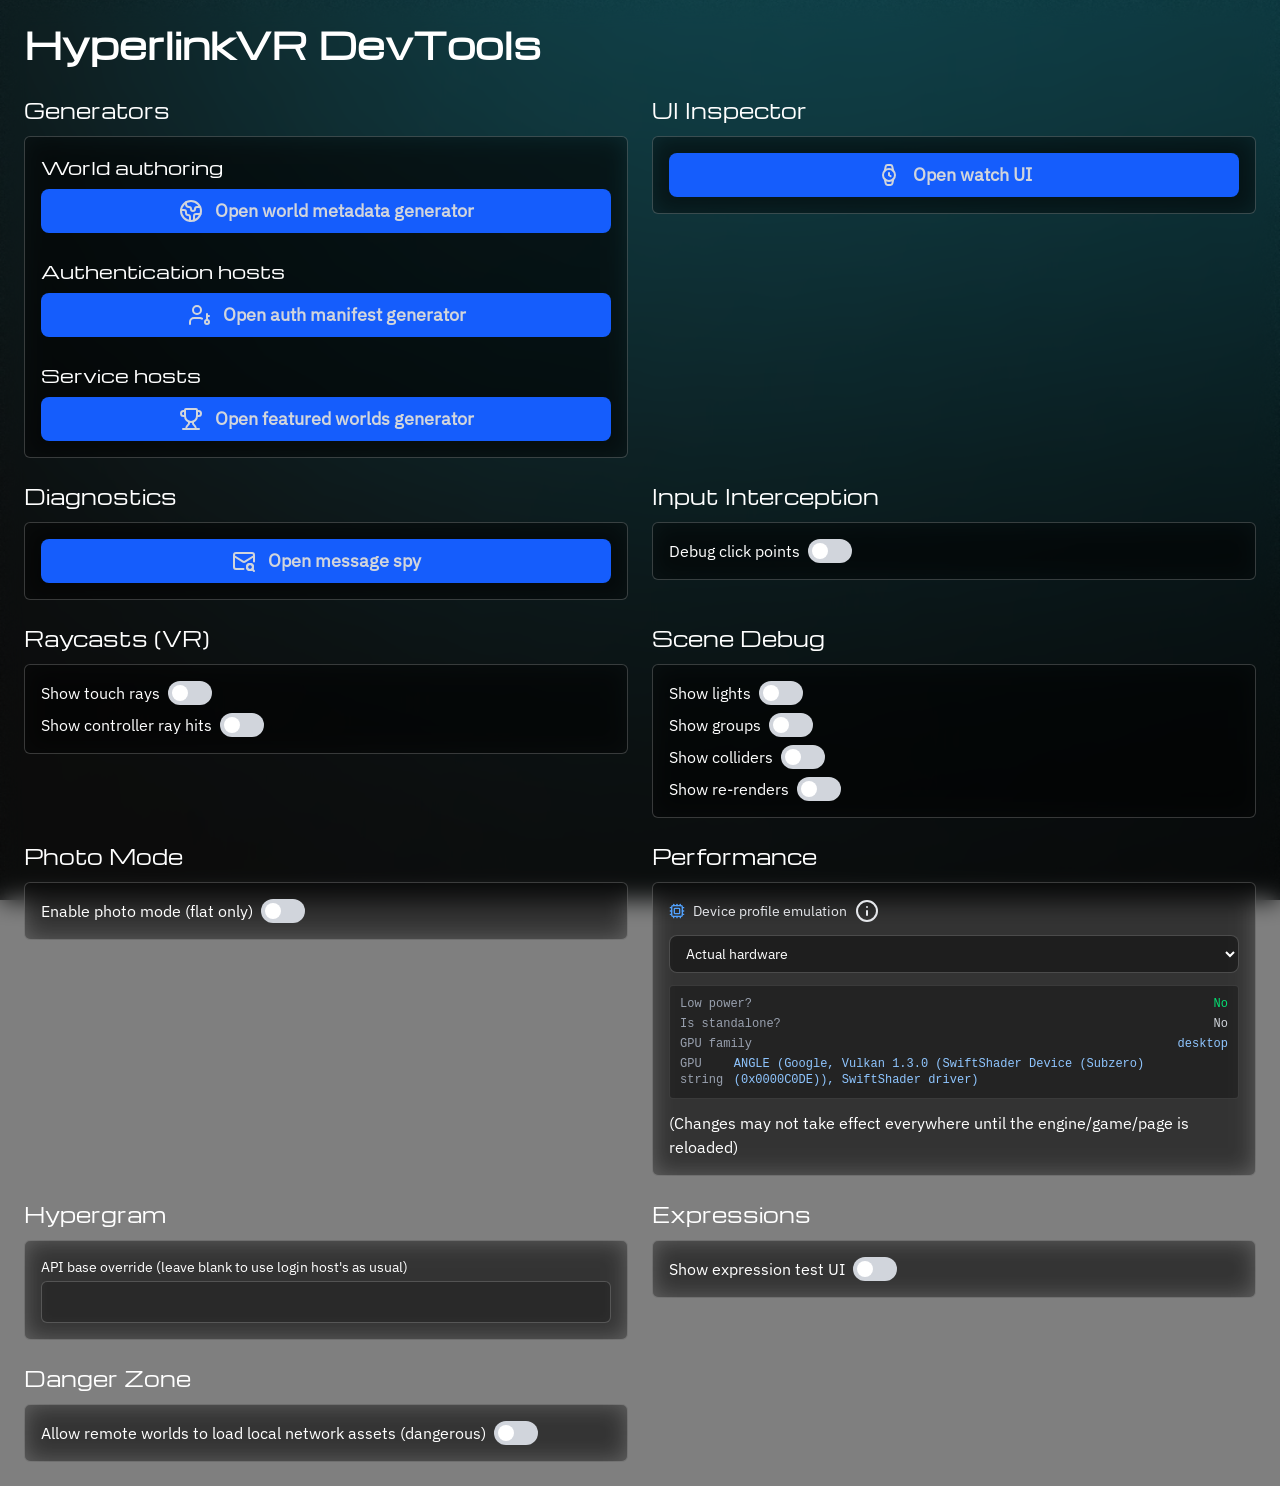
==== windows/devtools/index.html @ 96e2803b "deploy: HyperlinkVR/HyperlinkVR@0fc690b4b5404bd283c6bcb1dff71f01732b0119" ====
<!DOCTYPE html>
<html>
<head>
    <title>HyperlinkVR DevTools</title>
    <meta charset="utf-8"/>
    <meta name="viewport" content="width=device-width, initial-scale=1.0"/>
  <script type="module" crossorigin src="/assets/devtools-D_nT3bJm.js"></script>
  <link rel="modulepreload" crossorigin href="/assets/react-dom-BsXoTmdt.js">
  <link rel="modulepreload" crossorigin href="/assets/DefaultContextProviders-DBv5P_7j.js">
  <link rel="modulepreload" crossorigin href="/assets/createLucideIcon-Cp50uW5l.js">
  <link rel="modulepreload" crossorigin href="/assets/extends-CvVTau-c.js">
  <link rel="modulepreload" crossorigin href="/assets/src-C2SPvJDm.js">
  <link rel="modulepreload" crossorigin href="/assets/settings-BaWCPKNw.js">
  <link rel="stylesheet" crossorigin href="/assets/shared-BVgdcRev.css">
</head>
<body>
<div id="root"></div>
</body>
</html>
---- assets/shared-BVgdcRev.css ----
/*! tailwindcss v4.3.1 | MIT License | https://tailwindcss.com */
@layer properties{@supports (((-webkit-hyphens:none)) and (not (margin-trim:inline))) or ((-moz-orient:inline) and (not (color:rgb(from red r g b)))){*,:before,:after,::backdrop{--tw-translate-x:0;--tw-translate-y:0;--tw-translate-z:0;--tw-rotate-x:initial;--tw-rotate-y:initial;--tw-rotate-z:initial;--tw-skew-x:initial;--tw-skew-y:initial;--tw-space-y-reverse:0;--tw-border-style:solid;--tw-font-weight:initial;--tw-tracking:initial;--tw-ordinal:initial;--tw-slashed-zero:initial;--tw-numeric-figure:initial;--tw-numeric-spacing:initial;--tw-numeric-fraction:initial;--tw-shadow:0 0 #0000;--tw-shadow-color:initial;--tw-shadow-alpha:100%;--tw-inset-shadow:0 0 #0000;--tw-inset-shadow-color:initial;--tw-inset-shadow-alpha:100%;--tw-ring-color:initial;--tw-ring-shadow:0 0 #0000;--tw-inset-ring-color:initial;--tw-inset-ring-shadow:0 0 #0000;--tw-ring-inset:initial;--tw-ring-offset-width:0px;--tw-ring-offset-color:#fff;--tw-ring-offset-shadow:0 0 #0000;--tw-outline-style:solid;--tw-blur:initial;--tw-brightness:initial;--tw-contrast:initial;--tw-grayscale:initial;--tw-hue-rotate:initial;--tw-invert:initial;--tw-opacity:initial;--tw-saturate:initial;--tw-sepia:initial;--tw-drop-shadow:initial;--tw-drop-shadow-color:initial;--tw-drop-shadow-alpha:100%;--tw-drop-shadow-size:initial;--tw-backdrop-blur:initial;--tw-backdrop-brightness:initial;--tw-backdrop-contrast:initial;--tw-backdrop-grayscale:initial;--tw-backdrop-hue-rotate:initial;--tw-backdrop-invert:initial;--tw-backdrop-opacity:initial;--tw-backdrop-saturate:initial;--tw-backdrop-sepia:initial;--tw-duration:initial;--tw-ease:initial;--tw-text-shadow-color:initial;--tw-text-shadow-alpha:100%}}}@font-face{font-family:Michroma;font-style:normal;font-weight:400;font-display:swap;src:url(/assets/Michroma-ext-BeYM1uOO.woff2)format("woff2");unicode-range:U+100-2BA,U+2BD-2C5,U+2C7-2CC,U+2CE-2D7,U+2DD-2FF,U+304,U+308,U+329,U+1D00-1DBF,U+1E00-1E9F,U+1EF2-1EFF,U+2020,U+20A0-20AB,U+20AD-20C0,U+2113,U+2C60-2C7F,U+A720-A7FF}@font-face{font-family:Michroma;font-style:normal;font-weight:400;font-display:swap;src:url(/assets/Michroma-4gS0VCia.woff2)format("woff2");unicode-range:U+??,U+131,U+152-153,U+2BB-2BC,U+2C6,U+2DA,U+2DC,U+304,U+308,U+329,U+2000-206F,U+20AC,U+2122,U+2191,U+2193,U+2212,U+2215,U+FEFF,U+FFFD}@font-face{font-family:IBM Plex Sans;font-style:normal;font-weight:400;font-stretch:100%;font-display:swap;src:url(/assets/IBM_Plex_Sans-ext-C5H60-Va.woff2)format("woff2");unicode-range:U+100-2BA,U+2BD-2C5,U+2C7-2CC,U+2CE-2D7,U+2DD-2FF,U+304,U+308,U+329,U+1D00-1DBF,U+1E00-1E9F,U+1EF2-1EFF,U+2020,U+20A0-20AB,U+20AD-20C0,U+2113,U+2C60-2C7F,U+A720-A7FF}@font-face{font-family:IBM Plex Sans;font-style:normal;font-weight:400;font-stretch:100%;font-display:swap;src:url(/assets/IBM_Plex_Sans-CDDApCn2.woff2)format("woff2");unicode-range:U+??,U+131,U+152-153,U+2BB-2BC,U+2C6,U+2DA,U+2DC,U+304,U+308,U+329,U+2000-206F,U+20AC,U+2122,U+2191,U+2193,U+2212,U+2215,U+FEFF,U+FFFD}@layer theme{:root,:host{--font-mono:ui-monospace, SFMono-Regular, Menlo, Monaco, Consolas, "Liberation Mono", "Courier New", monospace;--color-red-400:oklch(70.4% .191 22.216);--color-red-600:oklch(57.7% .245 27.325);--color-red-700:oklch(50.5% .213 27.518);--color-amber-300:oklch(87.9% .169 91.605);--color-amber-400:oklch(82.8% .189 84.429);--color-amber-500:oklch(76.9% .188 70.08);--color-yellow-500:oklch(79.5% .184 86.047);--color-green-400:oklch(79.2% .209 151.711);--color-emerald-300:oklch(84.5% .143 164.978);--color-emerald-500:oklch(69.6% .17 162.48);--color-emerald-600:oklch(59.6% .145 163.225);--color-cyan-300:oklch(86.5% .127 207.078);--color-cyan-500:oklch(71.5% .143 215.221);--color-sky-500:oklch(68.5% .169 237.323);--color-blue-300:oklch(80.9% .105 251.813);--color-blue-400:oklch(70.7% .165 254.624);--color-blue-500:oklch(62.3% .214 259.815);--color-blue-600:oklch(54.6% .245 262.881);--color-blue-700:oklch(48.8% .243 264.376);--color-blue-900:oklch(37.9% .146 265.522);--color-fuchsia-300:oklch(83.3% .145 321.434);--color-fuchsia-500:oklch(66.7% .295 322.15);--color-slate-200:oklch(92.9% .013 255.508);--color-slate-600:oklch(44.6% .043 257.281);--color-slate-700:oklch(37.2% .044 257.287);--color-slate-800:oklch(27.9% .041 260.031);--color-slate-900:oklch(20.8% .042 265.755);--color-slate-950:oklch(12.9% .042 264.695);--color-gray-200:oklch(92.8% .006 264.531);--color-gray-300:oklch(87.2% .01 258.338);--color-gray-400:oklch(70.7% .022 261.325);--color-gray-500:oklch(55.1% .027 264.364);--color-gray-600:oklch(44.6% .03 256.802);--color-gray-700:oklch(37.3% .034 259.733);--color-gray-800:oklch(27.8% .033 256.848);--color-gray-900:oklch(21% .034 264.665);--color-zinc-600:oklch(44.2% .017 285.786);--color-zinc-700:oklch(37% .013 285.805);--color-black:#000;--color-white:#fff;--spacing:.25rem;--container-sm:24rem;--container-md:28rem;--container-xl:36rem;--text-xs:.75rem;--text-xs--line-height:calc(1 / .75);--text-sm:.875rem;--text-sm--line-height:calc(1.25 / .875);--text-base:1rem;--text-base--line-height:calc(1.5 / 1);--text-lg:1.125rem;--text-lg--line-height:calc(1.75 / 1.125);--text-xl:1.25rem;--text-xl--line-height:calc(1.75 / 1.25);--text-3xl:1.875rem;--text-3xl--line-height:calc(2.25 / 1.875);--text-4xl:2.25rem;--text-4xl--line-height:calc(2.5 / 2.25);--font-weight-light:300;--font-weight-medium:500;--font-weight-semibold:600;--font-weight-bold:700;--tracking-wide:.025em;--tracking-wider:.05em;--radius-sm:.25rem;--radius-md:.375rem;--radius-lg:.5rem;--radius-xl:.75rem;--ease-in:cubic-bezier(.4, 0, 1, 1);--ease-out:cubic-bezier(0, 0, .2, 1);--ease-in-out:cubic-bezier(.4, 0, .2, 1);--animate-spin:spin 1s linear infinite;--animate-pulse:pulse 2s cubic-bezier(.4, 0, .6, 1) infinite;--blur-sm:8px;--blur-md:12px;--default-transition-duration:.15s;--default-transition-timing-function:cubic-bezier(.4, 0, .2, 1);--default-font-family:"IBM Plex Sans", sans-serif;--default-mono-font-family:var(--font-mono)}}@layer base{*,:after,:before,::backdrop{box-sizing:border-box;border:0 solid;margin:0;padding:0}::file-selector-button{box-sizing:border-box;border:0 solid;margin:0;padding:0}html,:host{-webkit-text-size-adjust:100%;tab-size:4;line-height:1.5;font-family:var(--default-font-family,ui-sans-serif, system-ui, sans-serif, "Apple Color Emoji", "Segoe UI Emoji", "Segoe UI Symbol", "Noto Color Emoji");font-feature-settings:var(--default-font-feature-settings,normal);font-variation-settings:var(--default-font-variation-settings,normal);-webkit-tap-highlight-color:transparent}hr{height:0;color:inherit;border-top-width:1px}abbr:where([title]){-webkit-text-decoration:underline dotted;text-decoration:underline dotted}h1,h2,h3,h4,h5,h6{font-size:inherit;font-weight:inherit}a{color:inherit;-webkit-text-decoration:inherit;-webkit-text-decoration:inherit;-webkit-text-decoration:inherit;-webkit-text-decoration:inherit;text-decoration:inherit}b,strong{font-weight:bolder}code,kbd,samp,pre{font-family:var(--default-mono-font-family,ui-monospace, SFMono-Regular, Menlo, Monaco, Consolas, "Liberation Mono", "Courier New", monospace);font-feature-settings:var(--default-mono-font-feature-settings,normal);font-variation-settings:var(--default-mono-font-variation-settings,normal);font-size:1em}small{font-size:80%}sub,sup{vertical-align:baseline;font-size:75%;line-height:0;position:relative}sub{bottom:-.25em}sup{top:-.5em}table{text-indent:0;border-color:inherit;border-collapse:collapse}:-moz-focusring{outline:auto}progress{vertical-align:baseline}summary{display:list-item}ol,ul,menu{list-style:none}img,svg,video,canvas,audio,iframe,embed,object{vertical-align:middle;display:block}img,video{max-width:100%;height:auto}button,input,select,optgroup,textarea{font:inherit;font-feature-settings:inherit;font-variation-settings:inherit;letter-spacing:inherit;color:inherit;opacity:1;background-color:#0000;border-radius:0}::file-selector-button{font:inherit;font-feature-settings:inherit;font-variation-settings:inherit;letter-spacing:inherit;color:inherit;opacity:1;background-color:#0000;border-radius:0}:where(select:is([multiple],[size])) optgroup{font-weight:bolder}:where(select:is([multiple],[size])) optgroup option{padding-inline-start:20px}::file-selector-button{margin-inline-end:4px}::placeholder{opacity:1}@supports (not ((-webkit-appearance:-apple-pay-button))) or (contain-intrinsic-size:1px){::placeholder{color:currentColor}@supports (color:color-mix(in lab, red, red)){::placeholder{color:color-mix(in oklab, currentcolor 50%, transparent)}}}textarea{resize:vertical}::-webkit-search-decoration{-webkit-appearance:none}::-webkit-date-and-time-value{min-height:1lh;text-align:inherit}::-webkit-datetime-edit{display:inline-flex}::-webkit-datetime-edit-fields-wrapper{padding:0}::-webkit-datetime-edit{padding-block:0}::-webkit-datetime-edit-year-field{padding-block:0}::-webkit-datetime-edit-month-field{padding-block:0}::-webkit-datetime-edit-day-field{padding-block:0}::-webkit-datetime-edit-hour-field{padding-block:0}::-webkit-datetime-edit-minute-field{padding-block:0}::-webkit-datetime-edit-second-field{padding-block:0}::-webkit-datetime-edit-millisecond-field{padding-block:0}::-webkit-datetime-edit-meridiem-field{padding-block:0}::-webkit-calendar-picker-indicator{line-height:1}:-moz-ui-invalid{box-shadow:none}button,input:where([type=button],[type=reset],[type=submit]){appearance:button}::file-selector-button{appearance:button}::-webkit-inner-spin-button{height:auto}::-webkit-outer-spin-button{height:auto}[hidden]:where(:not([hidden=until-found])){display:none!important}}@layer components;@layer utilities{.pointer-events-auto{pointer-events:auto}.pointer-events-none{pointer-events:none}.collapse{visibility:collapse}.invisible{visibility:hidden}.visible{visibility:visible}.absolute{position:absolute}.fixed{position:fixed}.relative{position:relative}.static{position:static}.sticky{position:sticky}.inset-0{inset:0}.top-0{top:0}.top-4{top:calc(var(--spacing) * 4)}.right-0{right:0}.right-4{right:calc(var(--spacing) * 4)}.bottom-2{bottom:calc(var(--spacing) * 2)}.bottom-4{bottom:calc(var(--spacing) * 4)}.bottom-10{bottom:calc(var(--spacing) * 10)}.left-0{left:0}.left-2{left:calc(var(--spacing) * 2)}.left-4{left:calc(var(--spacing) * 4)}.left-10{left:calc(var(--spacing) * 10)}.z-2{z-index:2}.z-4{z-index:4}.z-5{z-index:5}.z-10{z-index:10}.z-25{z-index:25}.z-50{z-index:50}.container{width:100%}@media (width>=40rem){.container{max-width:40rem}}@media (width>=48rem){.container{max-width:48rem}}@media (width>=64rem){.container{max-width:64rem}}@media (width>=80rem){.container{max-width:80rem}}@media (width>=96rem){.container{max-width:96rem}}.m-0{margin:0}.mx-2{margin-inline:calc(var(--spacing) * 2)}.mx-4{margin-inline:calc(var(--spacing) * 4)}.mx-auto{margin-inline:auto}.my-1{margin-block:var(--spacing)}.my-2{margin-block:calc(var(--spacing) * 2)}.mt-1{margin-top:var(--spacing)}.mt-2{margin-top:calc(var(--spacing) * 2)}.mt-4{margin-top:calc(var(--spacing) * 4)}.mt-6{margin-top:calc(var(--spacing) * 6)}.mt-8{margin-top:calc(var(--spacing) * 8)}.mr-2{margin-right:calc(var(--spacing) * 2)}.mr-4{margin-right:calc(var(--spacing) * 4)}.mb-2{margin-bottom:calc(var(--spacing) * 2)}.mb-3{margin-bottom:calc(var(--spacing) * 3)}.mb-4{margin-bottom:calc(var(--spacing) * 4)}.mb-6{margin-bottom:calc(var(--spacing) * 6)}.mb-8{margin-bottom:calc(var(--spacing) * 8)}.ml-1{margin-left:var(--spacing)}.ml-2{margin-left:calc(var(--spacing) * 2)}.block{display:block}.contents{display:contents}.flex{display:flex}.grid{display:grid}.hidden{display:none}.inline{display:inline}.inline-block{display:inline-block}.inline-flex{display:inline-flex}.aspect-square{aspect-ratio:1}.h-1{height:var(--spacing)}.h-1\.5{height:calc(var(--spacing) * 1.5)}.h-2{height:calc(var(--spacing) * 2)}.h-3{height:calc(var(--spacing) * 3)}.h-4{height:calc(var(--spacing) * 4)}.h-6{height:calc(var(--spacing) * 6)}.h-10{height:calc(var(--spacing) * 10)}.h-32{height:calc(var(--spacing) * 32)}.h-\[2\.6em\]{height:2.6em}.h-full{height:100%}.h-screen{height:100vh}.max-h-\[calc\(100vw\*9\/16\)\]{max-height:56.25vw}.min-h-screen{min-height:100vh}.w-1\.5{width:calc(var(--spacing) * 1.5)}.w-1\/2{width:50%}.w-2{width:calc(var(--spacing) * 2)}.w-3{width:calc(var(--spacing) * 3)}.w-4{width:calc(var(--spacing) * 4)}.w-6{width:calc(var(--spacing) * 6)}.w-10{width:calc(var(--spacing) * 10)}.w-11{width:calc(var(--spacing) * 11)}.w-12{width:calc(var(--spacing) * 12)}.w-20{width:calc(var(--spacing) * 20)}.w-24{width:calc(var(--spacing) * 24)}.w-32{width:calc(var(--spacing) * 32)}.w-48{width:calc(var(--spacing) * 48)}.w-50{width:calc(var(--spacing) * 50)}.w-64{width:calc(var(--spacing) * 64)}.w-96{width:calc(var(--spacing) * 96)}.w-full{width:100%}.w-screen{width:100vw}.max-w-50{max-width:calc(var(--spacing) * 50)}.max-w-\[300px\]{max-width:300px}.max-w-\[calc\(100vh\*16\/9\)\]{max-width:177.778vh}.max-w-md{max-width:var(--container-md)}.max-w-sm{max-width:var(--container-sm)}.max-w-xl{max-width:var(--container-xl)}.min-w-0{min-width:0}.min-w-20{min-width:calc(var(--spacing) * 20)}.min-w-\[2\.6em\]{min-width:2.6em}.min-w-\[12rem\]{min-width:12rem}.flex-1{flex:1}.shrink-0{flex-shrink:0}.translate-x-1{--tw-translate-x:var(--spacing);translate:var(--tw-translate-x) var(--tw-translate-y)}.translate-x-5{--tw-translate-x:calc(var(--spacing) * 5);translate:var(--tw-translate-x) var(--tw-translate-y)}.transform{transform:var(--tw-rotate-x,) var(--tw-rotate-y,) var(--tw-rotate-z,) var(--tw-skew-x,) var(--tw-skew-y,)}.animate-pulse{animation:var(--animate-pulse)}.animate-spin{animation:var(--animate-spin)}.cursor-help{cursor:help}.cursor-not-allowed{cursor:not-allowed}.cursor-pointer{cursor:pointer}.touch-none{touch-action:none}.resize{resize:both}.\[appearance\:textfield\]{appearance:textfield}.appearance-none{appearance:none}.grid-cols-1{grid-template-columns:repeat(1,minmax(0,1fr))}.grid-cols-\[6\.5rem_3\.75rem_minmax\(8rem\,1\.3fr\)_3\.75rem_minmax\(8rem\,1\.3fr\)_6rem_minmax\(0\,3fr\)\]{grid-template-columns:6.5rem 3.75rem minmax(8rem,1.3fr) 3.75rem minmax(8rem,1.3fr) 6rem minmax(0,3fr)}.flex-col{flex-direction:column}.flex-wrap{flex-wrap:wrap}.items-center{align-items:center}.items-end{align-items:flex-end}.items-start{align-items:flex-start}.justify-between{justify-content:space-between}.justify-center{justify-content:center}.justify-end{justify-content:flex-end}.justify-stretch{justify-content:stretch}.gap-1{gap:var(--spacing)}.gap-1\.5{gap:calc(var(--spacing) * 1.5)}.gap-2{gap:calc(var(--spacing) * 2)}.gap-3{gap:calc(var(--spacing) * 3)}.gap-4{gap:calc(var(--spacing) * 4)}.gap-6{gap:calc(var(--spacing) * 6)}.gap-8{gap:calc(var(--spacing) * 8)}:where(.space-y-1>:not(:last-child)){--tw-space-y-reverse:0;margin-block-start:calc(var(--spacing) * var(--tw-space-y-reverse));margin-block-end:calc(var(--spacing) * calc(1 - var(--tw-space-y-reverse)))}.truncate{text-overflow:ellipsis;white-space:nowrap;overflow:hidden}.overflow-hidden{overflow:hidden}.overflow-x-auto{overflow-x:auto}.overflow-y-auto{overflow-y:auto}.rounded{border-radius:.25rem}.rounded-full{border-radius:3.40282e38px}.rounded-lg{border-radius:var(--radius-lg)}.rounded-md{border-radius:var(--radius-md)}.rounded-sm{border-radius:var(--radius-sm)}.rounded-t-md{border-top-left-radius:var(--radius-md);border-top-right-radius:var(--radius-md)}.rounded-b-md{border-bottom-right-radius:var(--radius-md);border-bottom-left-radius:var(--radius-md)}.rounded-b-xl{border-bottom-right-radius:var(--radius-xl);border-bottom-left-radius:var(--radius-xl)}.border,.border-1{border-style:var(--tw-border-style);border-width:1px}.border-2{border-style:var(--tw-border-style);border-width:2px}.border-b{border-bottom-style:var(--tw-border-style);border-bottom-width:1px}.border-amber-500\/30{border-color:#f99c004d}@supports (color:color-mix(in lab, red, red)){.border-amber-500\/30{border-color:color-mix(in oklab, var(--color-amber-500) 30%, transparent)}}.border-black\/25{border-color:#00000040}@supports (color:color-mix(in lab, red, red)){.border-black\/25{border-color:color-mix(in oklab, var(--color-black) 25%, transparent)}}.border-blue-500\/30{border-color:#3080ff4d}@supports (color:color-mix(in lab, red, red)){.border-blue-500\/30{border-color:color-mix(in oklab, var(--color-blue-500) 30%, transparent)}}.border-cyan-500\/30{border-color:#00b7d74d}@supports (color:color-mix(in lab, red, red)){.border-cyan-500\/30{border-color:color-mix(in oklab, var(--color-cyan-500) 30%, transparent)}}.border-emerald-500\/30{border-color:#00bb7f4d}@supports (color:color-mix(in lab, red, red)){.border-emerald-500\/30{border-color:color-mix(in oklab, var(--color-emerald-500) 30%, transparent)}}.border-fuchsia-500\/30{border-color:#e12afb4d}@supports (color:color-mix(in lab, red, red)){.border-fuchsia-500\/30{border-color:color-mix(in oklab, var(--color-fuchsia-500) 30%, transparent)}}.border-gray-500\/30{border-color:#6a72824d}@supports (color:color-mix(in lab, red, red)){.border-gray-500\/30{border-color:color-mix(in oklab, var(--color-gray-500) 30%, transparent)}}.border-gray-700{border-color:var(--color-gray-700)}.border-white{border-color:var(--color-white)}.border-white\/5{border-color:#ffffff0d}@supports (color:color-mix(in lab, red, red)){.border-white\/5{border-color:color-mix(in oklab, var(--color-white) 5%, transparent)}}.border-white\/10{border-color:#ffffff1a}@supports (color:color-mix(in lab, red, red)){.border-white\/10{border-color:color-mix(in oklab, var(--color-white) 10%, transparent)}}.border-white\/20{border-color:#fff3}@supports (color:color-mix(in lab, red, red)){.border-white\/20{border-color:color-mix(in oklab, var(--color-white) 20%, transparent)}}.border-white\/30{border-color:#ffffff4d}@supports (color:color-mix(in lab, red, red)){.border-white\/30{border-color:color-mix(in oklab, var(--color-white) 30%, transparent)}}.bg-\[\#0a0a0a\]\/95{background-color:oklab(14.4788% 7.45058e-9 7.45058e-9/.95)}.bg-\[\#111111\]{background-color:#111}.bg-amber-500{background-color:var(--color-amber-500)}.bg-amber-500\/15{background-color:#f99c0026}@supports (color:color-mix(in lab, red, red)){.bg-amber-500\/15{background-color:color-mix(in oklab, var(--color-amber-500) 15%, transparent)}}.bg-black{background-color:var(--color-black)}.bg-black\/20{background-color:#0003}@supports (color:color-mix(in lab, red, red)){.bg-black\/20{background-color:color-mix(in oklab, var(--color-black) 20%, transparent)}}.bg-black\/30{background-color:#0000004d}@supports (color:color-mix(in lab, red, red)){.bg-black\/30{background-color:color-mix(in oklab, var(--color-black) 30%, transparent)}}.bg-black\/40{background-color:#0006}@supports (color:color-mix(in lab, red, red)){.bg-black\/40{background-color:color-mix(in oklab, var(--color-black) 40%, transparent)}}.bg-black\/50{background-color:#00000080}@supports (color:color-mix(in lab, red, red)){.bg-black\/50{background-color:color-mix(in oklab, var(--color-black) 50%, transparent)}}.bg-black\/60{background-color:#0009}@supports (color:color-mix(in lab, red, red)){.bg-black\/60{background-color:color-mix(in oklab, var(--color-black) 60%, transparent)}}.bg-black\/70{background-color:#000000b3}@supports (color:color-mix(in lab, red, red)){.bg-black\/70{background-color:color-mix(in oklab, var(--color-black) 70%, transparent)}}.bg-black\/80{background-color:#000c}@supports (color:color-mix(in lab, red, red)){.bg-black\/80{background-color:color-mix(in oklab, var(--color-black) 80%, transparent)}}.bg-blue-500{background-color:var(--color-blue-500)}.bg-blue-500\/15{background-color:#3080ff26}@supports (color:color-mix(in lab, red, red)){.bg-blue-500\/15{background-color:color-mix(in oklab, var(--color-blue-500) 15%, transparent)}}.bg-blue-600{background-color:var(--color-blue-600)}.bg-blue-900{background-color:var(--color-blue-900)}.bg-cyan-500\/15{background-color:#00b7d726}@supports (color:color-mix(in lab, red, red)){.bg-cyan-500\/15{background-color:color-mix(in oklab, var(--color-cyan-500) 15%, transparent)}}.bg-emerald-500\/15{background-color:#00bb7f26}@supports (color:color-mix(in lab, red, red)){.bg-emerald-500\/15{background-color:color-mix(in oklab, var(--color-emerald-500) 15%, transparent)}}.bg-emerald-600{background-color:var(--color-emerald-600)}.bg-fuchsia-500\/15{background-color:#e12afb26}@supports (color:color-mix(in lab, red, red)){.bg-fuchsia-500\/15{background-color:color-mix(in oklab, var(--color-fuchsia-500) 15%, transparent)}}.bg-gray-300{background-color:var(--color-gray-300)}.bg-gray-500{background-color:var(--color-gray-500)}.bg-gray-500\/15{background-color:#6a728226}@supports (color:color-mix(in lab, red, red)){.bg-gray-500\/15{background-color:color-mix(in oklab, var(--color-gray-500) 15%, transparent)}}.bg-gray-600{background-color:var(--color-gray-600)}.bg-gray-700{background-color:var(--color-gray-700)}.bg-gray-800{background-color:var(--color-gray-800)}.bg-gray-900{background-color:var(--color-gray-900)}.bg-red-600{background-color:var(--color-red-600)}.bg-sky-500\/5{background-color:#00a5ef0d}@supports (color:color-mix(in lab, red, red)){.bg-sky-500\/5{background-color:color-mix(in oklab, var(--color-sky-500) 5%, transparent)}}.bg-slate-600{background-color:var(--color-slate-600)}.bg-slate-700{background-color:var(--color-slate-700)}.bg-slate-800{background-color:var(--color-slate-800)}.bg-slate-900\/40{background-color:#0f172b66}@supports (color:color-mix(in lab, red, red)){.bg-slate-900\/40{background-color:color-mix(in oklab, var(--color-slate-900) 40%, transparent)}}.bg-slate-900\/60{background-color:#0f172b99}@supports (color:color-mix(in lab, red, red)){.bg-slate-900\/60{background-color:color-mix(in oklab, var(--color-slate-900) 60%, transparent)}}.bg-slate-950{background-color:var(--color-slate-950)}.bg-transparent{background-color:#0000}.bg-white{background-color:var(--color-white)}.bg-white\/5{background-color:#ffffff0d}@supports (color:color-mix(in lab, red, red)){.bg-white\/5{background-color:color-mix(in oklab, var(--color-white) 5%, transparent)}}.bg-white\/15{background-color:#ffffff26}@supports (color:color-mix(in lab, red, red)){.bg-white\/15{background-color:color-mix(in oklab, var(--color-white) 15%, transparent)}}.bg-white\/30{background-color:#ffffff4d}@supports (color:color-mix(in lab, red, red)){.bg-white\/30{background-color:color-mix(in oklab, var(--color-white) 30%, transparent)}}.bg-white\/75{background-color:#ffffffbf}@supports (color:color-mix(in lab, red, red)){.bg-white\/75{background-color:color-mix(in oklab, var(--color-white) 75%, transparent)}}.bg-yellow-500{background-color:var(--color-yellow-500)}.bg-zinc-700{background-color:var(--color-zinc-700)}.bg-cover{background-size:cover}.bg-fixed{background-attachment:fixed}.bg-center{background-position:50%}.p-1{padding:var(--spacing)}.p-2{padding:calc(var(--spacing) * 2)}.p-2\.5{padding:calc(var(--spacing) * 2.5)}.p-3{padding:calc(var(--spacing) * 3)}.p-4{padding:calc(var(--spacing) * 4)}.p-6{padding:calc(var(--spacing) * 6)}.px-1\.5{padding-inline:calc(var(--spacing) * 1.5)}.px-2{padding-inline:calc(var(--spacing) * 2)}.px-2\.5{padding-inline:calc(var(--spacing) * 2.5)}.px-3{padding-inline:calc(var(--spacing) * 3)}.px-4{padding-inline:calc(var(--spacing) * 4)}.px-5{padding-inline:calc(var(--spacing) * 5)}.px-6{padding-inline:calc(var(--spacing) * 6)}.py-0\.5{padding-block:calc(var(--spacing) * .5)}.py-1{padding-block:var(--spacing)}.py-1\.5{padding-block:calc(var(--spacing) * 1.5)}.py-2{padding-block:calc(var(--spacing) * 2)}.py-3{padding-block:calc(var(--spacing) * 3)}.pt-1{padding-top:var(--spacing)}.pb-2{padding-bottom:calc(var(--spacing) * 2)}.pb-32{padding-bottom:calc(var(--spacing) * 32)}.text-center{text-align:center}.text-left{text-align:left}.text-right{text-align:right}.font-mono{font-family:var(--font-mono)}.font-sans{font-family:IBM Plex Sans,sans-serif}.font-title{font-family:Michroma,sans-serif}.text-3xl{font-size:var(--text-3xl);line-height:var(--tw-leading,var(--text-3xl--line-height))}.text-4xl{font-size:var(--text-4xl);line-height:var(--tw-leading,var(--text-4xl--line-height))}.text-lg{font-size:var(--text-lg);line-height:var(--tw-leading,var(--text-lg--line-height))}.text-sm{font-size:var(--text-sm);line-height:var(--tw-leading,var(--text-sm--line-height))}.text-xl{font-size:var(--text-xl);line-height:var(--tw-leading,var(--text-xl--line-height))}.text-xs{font-size:var(--text-xs);line-height:var(--tw-leading,var(--text-xs--line-height))}.text-\[0\.5em\]{font-size:.5em}.text-\[0\.65rem\]{font-size:.65rem}.font-bold{--tw-font-weight:var(--font-weight-bold);font-weight:var(--font-weight-bold)}.font-light{--tw-font-weight:var(--font-weight-light);font-weight:var(--font-weight-light)}.font-medium{--tw-font-weight:var(--font-weight-medium);font-weight:var(--font-weight-medium)}.font-semibold{--tw-font-weight:var(--font-weight-semibold);font-weight:var(--font-weight-semibold)}.tracking-wide{--tw-tracking:var(--tracking-wide);letter-spacing:var(--tracking-wide)}.tracking-wider{--tw-tracking:var(--tracking-wider);letter-spacing:var(--tracking-wider)}.break-all{word-break:break-all}.whitespace-nowrap{white-space:nowrap}.whitespace-pre-line{white-space:pre-line}.whitespace-pre-wrap{white-space:pre-wrap}.text-\[\#ffcc55\]{color:#fc5}.text-amber-300{color:var(--color-amber-300)}.text-amber-400{color:var(--color-amber-400)}.text-black{color:var(--color-black)}.text-blue-300{color:var(--color-blue-300)}.text-blue-400{color:var(--color-blue-400)}.text-cyan-300{color:var(--color-cyan-300)}.text-emerald-300{color:var(--color-emerald-300)}.text-fuchsia-300{color:var(--color-fuchsia-300)}.text-gray-200{color:var(--color-gray-200)}.text-gray-300{color:var(--color-gray-300)}.text-gray-400{color:var(--color-gray-400)}.text-gray-500{color:var(--color-gray-500)}.text-gray-600{color:var(--color-gray-600)}.text-gray-700{color:var(--color-gray-700)}.text-green-400{color:var(--color-green-400)}.text-red-400{color:var(--color-red-400)}.text-slate-200{color:var(--color-slate-200)}.text-white{color:var(--color-white)}.text-white\/50{color:#ffffff80}@supports (color:color-mix(in lab, red, red)){.text-white\/50{color:color-mix(in oklab, var(--color-white) 50%, transparent)}}.text-white\/60{color:#fff9}@supports (color:color-mix(in lab, red, red)){.text-white\/60{color:color-mix(in oklab, var(--color-white) 60%, transparent)}}.text-white\/70{color:#ffffffb3}@supports (color:color-mix(in lab, red, red)){.text-white\/70{color:color-mix(in oklab, var(--color-white) 70%, transparent)}}.text-white\/80{color:#fffc}@supports (color:color-mix(in lab, red, red)){.text-white\/80{color:color-mix(in oklab, var(--color-white) 80%, transparent)}}.lowercase{text-transform:lowercase}.uppercase{text-transform:uppercase}.tabular-nums{--tw-numeric-spacing:tabular-nums;font-variant-numeric:var(--tw-ordinal,) var(--tw-slashed-zero,) var(--tw-numeric-figure,) var(--tw-numeric-spacing,) var(--tw-numeric-fraction,)}.accent-white{accent-color:var(--color-white)}.opacity-25{opacity:.25}.opacity-30{opacity:.3}.opacity-50{opacity:.5}.opacity-60{opacity:.6}.opacity-75{opacity:.75}.shadow{--tw-shadow:0 1px 3px 0 var(--tw-shadow-color,#0000001a), 0 1px 2px -1px var(--tw-shadow-color,#0000001a);box-shadow:var(--tw-inset-shadow), var(--tw-inset-ring-shadow), var(--tw-ring-offset-shadow), var(--tw-ring-shadow), var(--tw-shadow)}.shadow-lg{--tw-shadow:0 10px 15px -3px var(--tw-shadow-color,#0000001a), 0 4px 6px -4px var(--tw-shadow-color,#0000001a);box-shadow:var(--tw-inset-shadow), var(--tw-inset-ring-shadow), var(--tw-ring-offset-shadow), var(--tw-ring-shadow), var(--tw-shadow)}.shadow-md{--tw-shadow:0 4px 6px -1px var(--tw-shadow-color,#0000001a), 0 2px 4px -2px var(--tw-shadow-color,#0000001a);box-shadow:var(--tw-inset-shadow), var(--tw-inset-ring-shadow), var(--tw-ring-offset-shadow), var(--tw-ring-shadow), var(--tw-shadow)}.shadow-sm{--tw-shadow:0 1px 3px 0 var(--tw-shadow-color,#0000001a), 0 1px 2px -1px var(--tw-shadow-color,#0000001a);box-shadow:var(--tw-inset-shadow), var(--tw-inset-ring-shadow), var(--tw-ring-offset-shadow), var(--tw-ring-shadow), var(--tw-shadow)}.shadow-xl{--tw-shadow:0 20px 25px -5px var(--tw-shadow-color,#0000001a), 0 8px 10px -6px var(--tw-shadow-color,#0000001a);box-shadow:var(--tw-inset-shadow), var(--tw-inset-ring-shadow), var(--tw-ring-offset-shadow), var(--tw-ring-shadow), var(--tw-shadow)}.ring{--tw-ring-shadow:var(--tw-ring-inset,) 0 0 0 calc(1px + var(--tw-ring-offset-width)) var(--tw-ring-color,currentcolor);box-shadow:var(--tw-inset-shadow), var(--tw-inset-ring-shadow), var(--tw-ring-offset-shadow), var(--tw-ring-shadow), var(--tw-shadow)}.outline{outline-style:var(--tw-outline-style);outline-width:1px}.blur{--tw-blur:blur(8px);filter:var(--tw-blur,) var(--tw-brightness,) var(--tw-contrast,) var(--tw-grayscale,) var(--tw-hue-rotate,) var(--tw-invert,) var(--tw-saturate,) var(--tw-sepia,) var(--tw-drop-shadow,)}.grayscale{--tw-grayscale:grayscale(100%);filter:var(--tw-blur,) var(--tw-brightness,) var(--tw-contrast,) var(--tw-grayscale,) var(--tw-hue-rotate,) var(--tw-invert,) var(--tw-saturate,) var(--tw-sepia,) var(--tw-drop-shadow,)}.filter{filter:var(--tw-blur,) var(--tw-brightness,) var(--tw-contrast,) var(--tw-grayscale,) var(--tw-hue-rotate,) var(--tw-invert,) var(--tw-saturate,) var(--tw-sepia,) var(--tw-drop-shadow,)}.backdrop-blur-md{--tw-backdrop-blur:blur(var(--blur-md));-webkit-backdrop-filter:var(--tw-backdrop-blur,) var(--tw-backdrop-brightness,) var(--tw-backdrop-contrast,) var(--tw-backdrop-grayscale,) var(--tw-backdrop-hue-rotate,) var(--tw-backdrop-invert,) var(--tw-backdrop-opacity,) var(--tw-backdrop-saturate,) var(--tw-backdrop-sepia,);backdrop-filter:var(--tw-backdrop-blur,) var(--tw-backdrop-brightness,) var(--tw-backdrop-contrast,) var(--tw-backdrop-grayscale,) var(--tw-backdrop-hue-rotate,) var(--tw-backdrop-invert,) var(--tw-backdrop-opacity,) var(--tw-backdrop-saturate,) var(--tw-backdrop-sepia,)}.backdrop-blur-sm{--tw-backdrop-blur:blur(var(--blur-sm));-webkit-backdrop-filter:var(--tw-backdrop-blur,) var(--tw-backdrop-brightness,) var(--tw-backdrop-contrast,) var(--tw-backdrop-grayscale,) var(--tw-backdrop-hue-rotate,) var(--tw-backdrop-invert,) var(--tw-backdrop-opacity,) var(--tw-backdrop-saturate,) var(--tw-backdrop-sepia,);backdrop-filter:var(--tw-backdrop-blur,) var(--tw-backdrop-brightness,) var(--tw-backdrop-contrast,) var(--tw-backdrop-grayscale,) var(--tw-backdrop-hue-rotate,) var(--tw-backdrop-invert,) var(--tw-backdrop-opacity,) var(--tw-backdrop-saturate,) var(--tw-backdrop-sepia,)}.transition{transition-property:color,background-color,border-color,outline-color,text-decoration-color,fill,stroke,--tw-gradient-from,--tw-gradient-via,--tw-gradient-to,opacity,box-shadow,transform,translate,scale,rotate,filter,-webkit-backdrop-filter,backdrop-filter,display,content-visibility,overlay,pointer-events;transition-timing-function:var(--tw-ease,var(--default-transition-timing-function));transition-duration:var(--tw-duration,var(--default-transition-duration))}.transition-colors{transition-property:color,background-color,border-color,outline-color,text-decoration-color,fill,stroke,--tw-gradient-from,--tw-gradient-via,--tw-gradient-to;transition-timing-function:var(--tw-ease,var(--default-transition-timing-function));transition-duration:var(--tw-duration,var(--default-transition-duration))}.transition-opacity{transition-property:opacity;transition-timing-function:var(--tw-ease,var(--default-transition-timing-function));transition-duration:var(--tw-duration,var(--default-transition-duration))}.transition-transform{transition-property:transform,translate,scale,rotate;transition-timing-function:var(--tw-ease,var(--default-transition-timing-function));transition-duration:var(--tw-duration,var(--default-transition-duration))}.duration-200{--tw-duration:.2s;transition-duration:.2s}.ease-in{--tw-ease:var(--ease-in);transition-timing-function:var(--ease-in)}.ease-in-out{--tw-ease:var(--ease-in-out);transition-timing-function:var(--ease-in-out)}.ease-out{--tw-ease:var(--ease-out);transition-timing-function:var(--ease-out)}.select-none{-webkit-user-select:none;user-select:none}.text-shadow-sm{text-shadow:0px 1px 0px var(--tw-text-shadow-color,#00000013), 0px 1px 1px var(--tw-text-shadow-color,#00000013), 0px 2px 2px var(--tw-text-shadow-color,#00000013)}.placeholder\:text-gray-600::placeholder{color:var(--color-gray-600)}@media (hover:hover){.hover\:bg-black\/30:hover{background-color:#0000004d}@supports (color:color-mix(in lab, red, red)){.hover\:bg-black\/30:hover{background-color:color-mix(in oklab, var(--color-black) 30%, transparent)}}.hover\:bg-blue-500:hover{background-color:var(--color-blue-500)}.hover\:bg-blue-700:hover{background-color:var(--color-blue-700)}.hover\:bg-gray-600:hover{background-color:var(--color-gray-600)}.hover\:bg-red-600:hover{background-color:var(--color-red-600)}.hover\:bg-red-700:hover{background-color:var(--color-red-700)}.hover\:bg-white\/5:hover{background-color:#ffffff0d}@supports (color:color-mix(in lab, red, red)){.hover\:bg-white\/5:hover{background-color:color-mix(in oklab, var(--color-white) 5%, transparent)}}.hover\:bg-white\/10:hover{background-color:#ffffff1a}@supports (color:color-mix(in lab, red, red)){.hover\:bg-white\/10:hover{background-color:color-mix(in oklab, var(--color-white) 10%, transparent)}}.hover\:bg-zinc-600:hover{background-color:var(--color-zinc-600)}.hover\:text-blue-300:hover{color:var(--color-blue-300)}.hover\:text-gray-300:hover{color:var(--color-gray-300)}.hover\:underline:hover{text-decoration-line:underline}.hover\:not-disabled\:bg-blue-700:hover:not(:disabled){background-color:var(--color-blue-700)}}.focus\:border-gray-500:focus{border-color:var(--color-gray-500)}.focus\:border-transparent:focus{border-color:#0000}.focus\:ring-1:focus{--tw-ring-shadow:var(--tw-ring-inset,) 0 0 0 calc(1px + var(--tw-ring-offset-width)) var(--tw-ring-color,currentcolor);box-shadow:var(--tw-inset-shadow), var(--tw-inset-ring-shadow), var(--tw-ring-offset-shadow), var(--tw-ring-shadow), var(--tw-shadow)}.focus\:ring-2:focus{--tw-ring-shadow:var(--tw-ring-inset,) 0 0 0 calc(2px + var(--tw-ring-offset-width)) var(--tw-ring-color,currentcolor);box-shadow:var(--tw-inset-shadow), var(--tw-inset-ring-shadow), var(--tw-ring-offset-shadow), var(--tw-ring-shadow), var(--tw-shadow)}.focus\:ring-blue-500:focus{--tw-ring-color:var(--color-blue-500)}.focus\:outline-none:focus{--tw-outline-style:none;outline-style:none}.disabled\:cursor-not-allowed:disabled{cursor:not-allowed}.disabled\:bg-gray-600:disabled{background-color:var(--color-gray-600)}.disabled\:opacity-50:disabled{opacity:.5}@media (width>=40rem){.sm\:text-sm{font-size:var(--text-sm);line-height:var(--tw-leading,var(--text-sm--line-height))}}@media (width>=48rem){.md\:grid-cols-2{grid-template-columns:repeat(2,minmax(0,1fr))}.md\:text-base{font-size:var(--text-base);line-height:var(--tw-leading,var(--text-base--line-height))}}@media (width>=64rem){.lg\:text-lg{font-size:var(--text-lg);line-height:var(--tw-leading,var(--text-lg--line-height))}}.\[\&\:\:-webkit-inner-spin-button\]\:appearance-none::-webkit-inner-spin-button{appearance:none}.\[\&\:\:-webkit-outer-spin-button\]\:appearance-none::-webkit-outer-spin-button{appearance:none}}@property --tw-translate-x{syntax:"*";inherits:false;initial-value:0}@property --tw-translate-y{syntax:"*";inherits:false;initial-value:0}@property --tw-translate-z{syntax:"*";inherits:false;initial-value:0}@property --tw-rotate-x{syntax:"*";inherits:false}@property --tw-rotate-y{syntax:"*";inherits:false}@property --tw-rotate-z{syntax:"*";inherits:false}@property --tw-skew-x{syntax:"*";inherits:false}@property --tw-skew-y{syntax:"*";inherits:false}@property --tw-space-y-reverse{syntax:"*";inherits:false;initial-value:0}@property --tw-border-style{syntax:"*";inherits:false;initial-value:solid}@property --tw-font-weight{syntax:"*";inherits:false}@property --tw-tracking{syntax:"*";inherits:false}@property --tw-ordinal{syntax:"*";inherits:false}@property --tw-slashed-zero{syntax:"*";inherits:false}@property --tw-numeric-figure{syntax:"*";inherits:false}@property --tw-numeric-spacing{syntax:"*";inherits:false}@property --tw-numeric-fraction{syntax:"*";inherits:false}@property --tw-shadow{syntax:"*";inherits:false;initial-value:0 0 #0000}@property --tw-shadow-color{syntax:"*";inherits:false}@property --tw-shadow-alpha{syntax:"<percentage>";inherits:false;initial-value:100%}@property --tw-inset-shadow{syntax:"*";inherits:false;initial-value:0 0 #0000}@property --tw-inset-shadow-color{syntax:"*";inherits:false}@property --tw-inset-shadow-alpha{syntax:"<percentage>";inherits:false;initial-value:100%}@property --tw-ring-color{syntax:"*";inherits:false}@property --tw-ring-shadow{syntax:"*";inherits:false;initial-value:0 0 #0000}@property --tw-inset-ring-color{syntax:"*";inherits:false}@property --tw-inset-ring-shadow{syntax:"*";inherits:false;initial-value:0 0 #0000}@property --tw-ring-inset{syntax:"*";inherits:false}@property --tw-ring-offset-width{syntax:"<length>";inherits:false;initial-value:0}@property --tw-ring-offset-color{syntax:"*";inherits:false;initial-value:#fff}@property --tw-ring-offset-shadow{syntax:"*";inherits:false;initial-value:0 0 #0000}@property --tw-outline-style{syntax:"*";inherits:false;initial-value:solid}@property --tw-blur{syntax:"*";inherits:false}@property --tw-brightness{syntax:"*";inherits:false}@property --tw-contrast{syntax:"*";inherits:false}@property --tw-grayscale{syntax:"*";inherits:false}@property --tw-hue-rotate{syntax:"*";inherits:false}@property --tw-invert{syntax:"*";inherits:false}@property --tw-opacity{syntax:"*";inherits:false}@property --tw-saturate{syntax:"*";inherits:false}@property --tw-sepia{syntax:"*";inherits:false}@property --tw-drop-shadow{syntax:"*";inherits:false}@property --tw-drop-shadow-color{syntax:"*";inherits:false}@property --tw-drop-shadow-alpha{syntax:"<percentage>";inherits:false;initial-value:100%}@property --tw-drop-shadow-size{syntax:"*";inherits:false}@property --tw-backdrop-blur{syntax:"*";inherits:false}@property --tw-backdrop-brightness{syntax:"*";inherits:false}@property --tw-backdrop-contrast{syntax:"*";inherits:false}@property --tw-backdrop-grayscale{syntax:"*";inherits:false}@property --tw-backdrop-hue-rotate{syntax:"*";inherits:false}@property --tw-backdrop-invert{syntax:"*";inherits:false}@property --tw-backdrop-opacity{syntax:"*";inherits:false}@property --tw-backdrop-saturate{syntax:"*";inherits:false}@property --tw-backdrop-sepia{syntax:"*";inherits:false}@property --tw-duration{syntax:"*";inherits:false}@property --tw-ease{syntax:"*";inherits:false}@property --tw-text-shadow-color{syntax:"*";inherits:false}@property --tw-text-shadow-alpha{syntax:"<percentage>";inherits:false;initial-value:100%}@keyframes spin{to{transform:rotate(360deg)}}@keyframes pulse{50%{opacity:.5}}
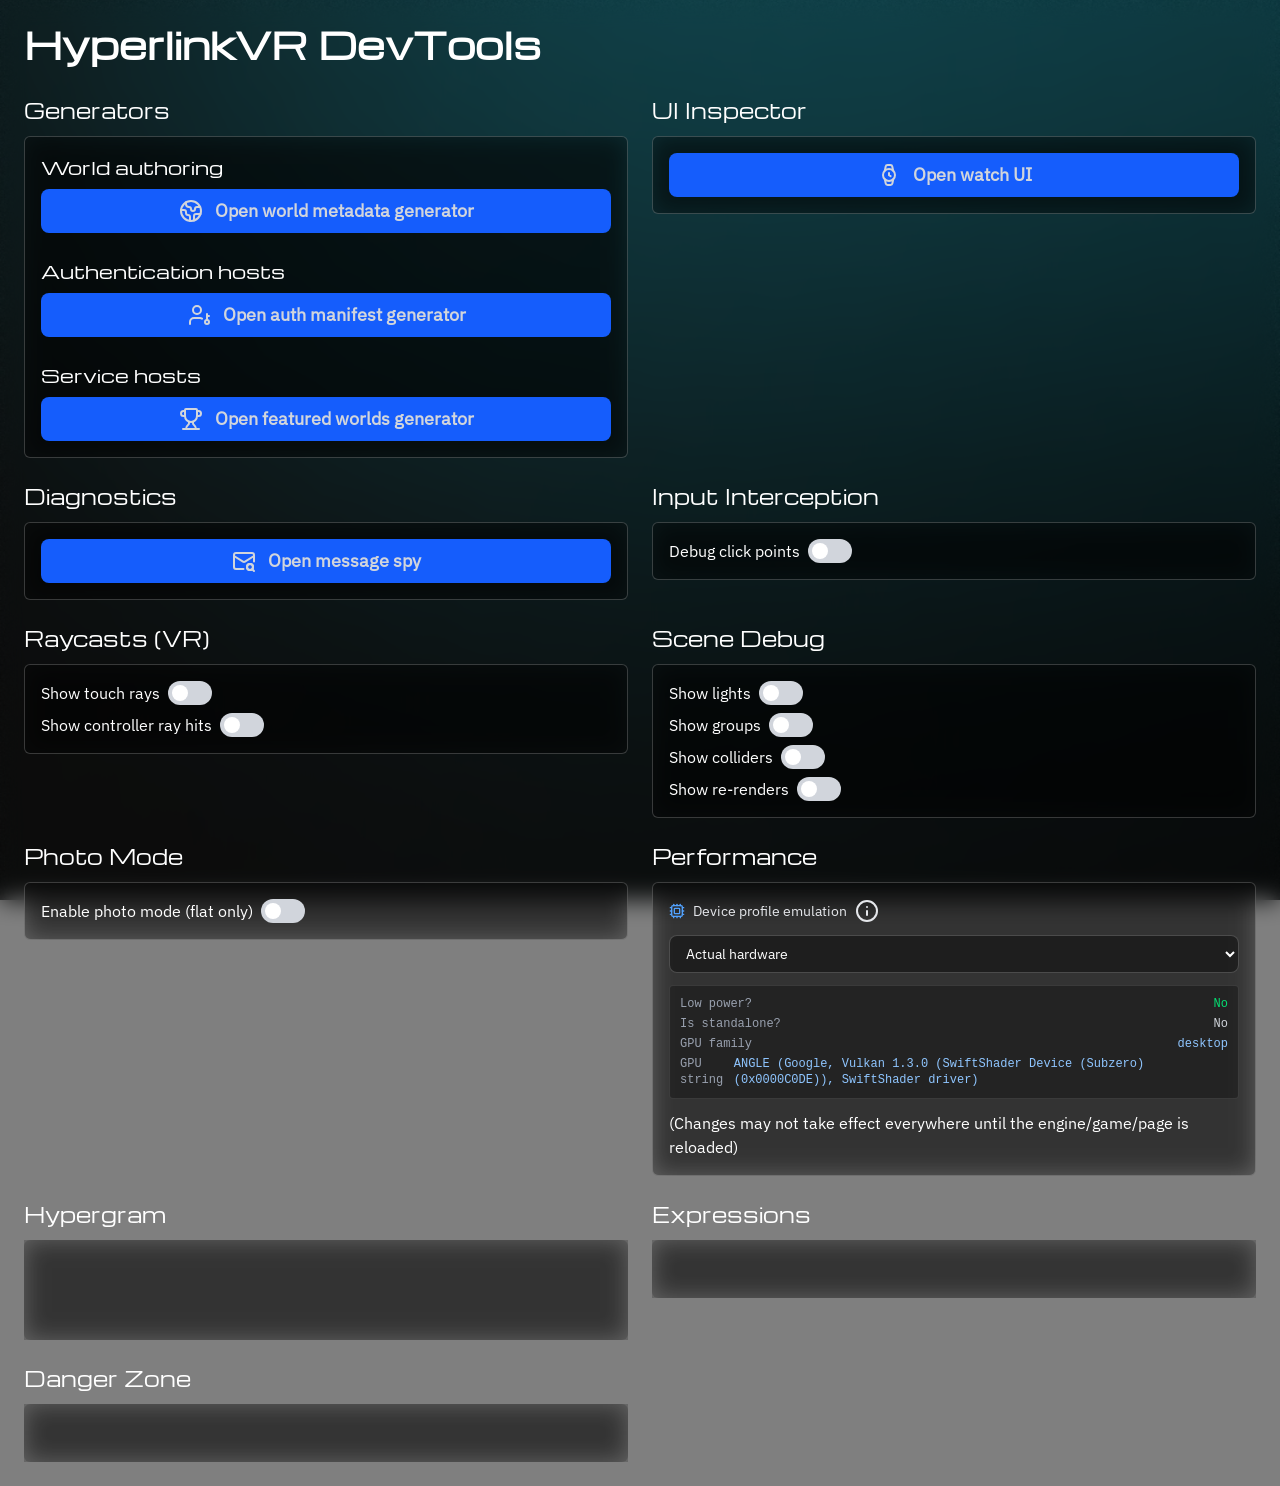
==== commit 6a113a55: "deploy: HyperlinkVR/HyperlinkVR@917d4d832b97d527b5719cf02d977a62ec924edb" ====
--- a/windows/devtools/index.html
+++ b/windows/devtools/index.html
@@ -4,15 +4,15 @@
     <title>HyperlinkVR DevTools</title>
     <meta charset="utf-8"/>
     <meta name="viewport" content="width=device-width, initial-scale=1.0"/>
-  <script type="module" crossorigin src="/assets/devtools-D_nT3bJm.js"></script>
-  <link rel="modulepreload" crossorigin href="/assets/react-dom-BsXoTmdt.js">
-  <link rel="modulepreload" crossorigin href="/assets/DefaultContextProviders-DBv5P_7j.js">
-  <link rel="modulepreload" crossorigin href="/assets/createLucideIcon-Cp50uW5l.js">
+  <script type="module" crossorigin src="/assets/devtools-C6HVCX3B.js"></script>
+  <link rel="modulepreload" crossorigin href="/assets/DefaultContextProviders-DVhuDNWk.js">
+  <link rel="modulepreload" crossorigin href="/assets/createLucideIcon-CWL3KyIy.js">
+  <link rel="modulepreload" crossorigin href="/assets/watch-BUOZ8dHr.js">
   <link rel="modulepreload" crossorigin href="/assets/extends-CvVTau-c.js">
-  <link rel="modulepreload" crossorigin href="/assets/src-C2SPvJDm.js">
-  <link rel="modulepreload" crossorigin href="/assets/settings-BaWCPKNw.js">
-  <link rel="stylesheet" crossorigin href="/assets/shared-BVgdcRev.css">
-</head>
+  <link rel="modulepreload" crossorigin href="/assets/src-B7szXob6.js">
+  <link rel="modulepreload" crossorigin href="/assets/settings-kVfI5mp9.js">
+  <link rel="stylesheet" crossorigin href="/assets/shared-D6NgsiSl.css">
+<link rel="manifest" href="/manifest.webmanifest"><script id="vite-plugin-pwa:register-sw" src="/registerSW.js"></script></head>
 <body>
 <div id="root"></div>
 </body>
--- a/assets/shared-D6NgsiSl.css
+++ b/assets/shared-D6NgsiSl.css
@@ -0,0 +1,2 @@
+/*! tailwindcss v4.3.1 | MIT License | https://tailwindcss.com */
+@layer properties{@supports (((-webkit-hyphens:none)) and (not (margin-trim:inline))) or ((-moz-orient:inline) and (not (color:rgb(from red r g b)))){*,:before,:after,::backdrop{--tw-translate-x:0;--tw-translate-y:0;--tw-translate-z:0;--tw-rotate-x:initial;--tw-rotate-y:initial;--tw-rotate-z:initial;--tw-skew-x:initial;--tw-skew-y:initial;--tw-space-y-reverse:0;--tw-border-style:solid;--tw-font-weight:initial;--tw-tracking:initial;--tw-ordinal:initial;--tw-slashed-zero:initial;--tw-numeric-figure:initial;--tw-numeric-spacing:initial;--tw-numeric-fraction:initial;--tw-shadow:0 0 #0000;--tw-shadow-color:initial;--tw-shadow-alpha:100%;--tw-inset-shadow:0 0 #0000;--tw-inset-shadow-color:initial;--tw-inset-shadow-alpha:100%;--tw-ring-color:initial;--tw-ring-shadow:0 0 #0000;--tw-inset-ring-color:initial;--tw-inset-ring-shadow:0 0 #0000;--tw-ring-inset:initial;--tw-ring-offset-width:0px;--tw-ring-offset-color:#fff;--tw-ring-offset-shadow:0 0 #0000;--tw-outline-style:solid;--tw-blur:initial;--tw-brightness:initial;--tw-contrast:initial;--tw-grayscale:initial;--tw-hue-rotate:initial;--tw-invert:initial;--tw-opacity:initial;--tw-saturate:initial;--tw-sepia:initial;--tw-drop-shadow:initial;--tw-drop-shadow-color:initial;--tw-drop-shadow-alpha:100%;--tw-drop-shadow-size:initial;--tw-backdrop-blur:initial;--tw-backdrop-brightness:initial;--tw-backdrop-contrast:initial;--tw-backdrop-grayscale:initial;--tw-backdrop-hue-rotate:initial;--tw-backdrop-invert:initial;--tw-backdrop-opacity:initial;--tw-backdrop-saturate:initial;--tw-backdrop-sepia:initial;--tw-duration:initial;--tw-ease:initial;--tw-text-shadow-color:initial;--tw-text-shadow-alpha:100%}}}@font-face{font-family:Michroma;font-style:normal;font-weight:400;font-display:swap;src:url(/assets/Michroma-ext-BeYM1uOO.woff2)format("woff2");unicode-range:U+100-2BA,U+2BD-2C5,U+2C7-2CC,U+2CE-2D7,U+2DD-2FF,U+304,U+308,U+329,U+1D00-1DBF,U+1E00-1E9F,U+1EF2-1EFF,U+2020,U+20A0-20AB,U+20AD-20C0,U+2113,U+2C60-2C7F,U+A720-A7FF}@font-face{font-family:Michroma;font-style:normal;font-weight:400;font-display:swap;src:url(/assets/Michroma-4gS0VCia.woff2)format("woff2");unicode-range:U+??,U+131,U+152-153,U+2BB-2BC,U+2C6,U+2DA,U+2DC,U+304,U+308,U+329,U+2000-206F,U+20AC,U+2122,U+2191,U+2193,U+2212,U+2215,U+FEFF,U+FFFD}@font-face{font-family:IBM Plex Sans;font-style:normal;font-weight:400;font-stretch:100%;font-display:swap;src:url(/assets/IBM_Plex_Sans-ext-C5H60-Va.woff2)format("woff2");unicode-range:U+100-2BA,U+2BD-2C5,U+2C7-2CC,U+2CE-2D7,U+2DD-2FF,U+304,U+308,U+329,U+1D00-1DBF,U+1E00-1E9F,U+1EF2-1EFF,U+2020,U+20A0-20AB,U+20AD-20C0,U+2113,U+2C60-2C7F,U+A720-A7FF}@font-face{font-family:IBM Plex Sans;font-style:normal;font-weight:400;font-stretch:100%;font-display:swap;src:url(/assets/IBM_Plex_Sans-CDDApCn2.woff2)format("woff2");unicode-range:U+??,U+131,U+152-153,U+2BB-2BC,U+2C6,U+2DA,U+2DC,U+304,U+308,U+329,U+2000-206F,U+20AC,U+2122,U+2191,U+2193,U+2212,U+2215,U+FEFF,U+FFFD}@layer theme{:root,:host{--font-mono:ui-monospace, SFMono-Regular, Menlo, Monaco, Consolas, "Liberation Mono", "Courier New", monospace;--color-red-400:oklch(70.4% .191 22.216);--color-red-600:oklch(57.7% .245 27.325);--color-red-700:oklch(50.5% .213 27.518);--color-amber-300:oklch(87.9% .169 91.605);--color-amber-400:oklch(82.8% .189 84.429);--color-amber-500:oklch(76.9% .188 70.08);--color-yellow-500:oklch(79.5% .184 86.047);--color-green-400:oklch(79.2% .209 151.711);--color-emerald-300:oklch(84.5% .143 164.978);--color-emerald-500:oklch(69.6% .17 162.48);--color-emerald-600:oklch(59.6% .145 163.225);--color-cyan-300:oklch(86.5% .127 207.078);--color-cyan-500:oklch(71.5% .143 215.221);--color-sky-500:oklch(68.5% .169 237.323);--color-blue-300:oklch(80.9% .105 251.813);--color-blue-400:oklch(70.7% .165 254.624);--color-blue-500:oklch(62.3% .214 259.815);--color-blue-600:oklch(54.6% .245 262.881);--color-blue-700:oklch(48.8% .243 264.376);--color-blue-900:oklch(37.9% .146 265.522);--color-fuchsia-300:oklch(83.3% .145 321.434);--color-fuchsia-500:oklch(66.7% .295 322.15);--color-slate-200:oklch(92.9% .013 255.508);--color-slate-600:oklch(44.6% .043 257.281);--color-slate-700:oklch(37.2% .044 257.287);--color-slate-800:oklch(27.9% .041 260.031);--color-slate-900:oklch(20.8% .042 265.755);--color-slate-950:oklch(12.9% .042 264.695);--color-gray-200:oklch(92.8% .006 264.531);--color-gray-300:oklch(87.2% .01 258.338);--color-gray-400:oklch(70.7% .022 261.325);--color-gray-500:oklch(55.1% .027 264.364);--color-gray-600:oklch(44.6% .03 256.802);--color-gray-700:oklch(37.3% .034 259.733);--color-gray-800:oklch(27.8% .033 256.848);--color-gray-900:oklch(21% .034 264.665);--color-zinc-600:oklch(44.2% .017 285.786);--color-zinc-700:oklch(37% .013 285.805);--color-black:#000;--color-white:#fff;--spacing:.25rem;--container-sm:24rem;--container-md:28rem;--container-xl:36rem;--text-xs:.75rem;--text-xs--line-height:calc(1 / .75);--text-sm:.875rem;--text-sm--line-height:calc(1.25 / .875);--text-base:1rem;--text-base--line-height:calc(1.5 / 1);--text-lg:1.125rem;--text-lg--line-height:calc(1.75 / 1.125);--text-xl:1.25rem;--text-xl--line-height:calc(1.75 / 1.25);--text-3xl:1.875rem;--text-3xl--line-height:calc(2.25 / 1.875);--text-4xl:2.25rem;--text-4xl--line-height:calc(2.5 / 2.25);--font-weight-light:300;--font-weight-medium:500;--font-weight-semibold:600;--font-weight-bold:700;--tracking-wide:.025em;--tracking-wider:.05em;--radius-sm:.25rem;--radius-md:.375rem;--radius-lg:.5rem;--radius-xl:.75rem;--ease-in:cubic-bezier(.4, 0, 1, 1);--ease-out:cubic-bezier(0, 0, .2, 1);--ease-in-out:cubic-bezier(.4, 0, .2, 1);--animate-spin:spin 1s linear infinite;--animate-pulse:pulse 2s cubic-bezier(.4, 0, .6, 1) infinite;--blur-sm:8px;--blur-md:12px;--default-transition-duration:.15s;--default-transition-timing-function:cubic-bezier(.4, 0, .2, 1);--default-font-family:"IBM Plex Sans", sans-serif;--default-mono-font-family:var(--font-mono)}}@layer base{*,:after,:before,::backdrop{box-sizing:border-box;border:0 solid;margin:0;padding:0}::file-selector-button{box-sizing:border-box;border:0 solid;margin:0;padding:0}html,:host{-webkit-text-size-adjust:100%;tab-size:4;line-height:1.5;font-family:var(--default-font-family,ui-sans-serif, system-ui, sans-serif, "Apple Color Emoji", "Segoe UI Emoji", "Segoe UI Symbol", "Noto Color Emoji");font-feature-settings:var(--default-font-feature-settings,normal);font-variation-settings:var(--default-font-variation-settings,normal);-webkit-tap-highlight-color:transparent}hr{height:0;color:inherit;border-top-width:1px}abbr:where([title]){-webkit-text-decoration:underline dotted;text-decoration:underline dotted}h1,h2,h3,h4,h5,h6{font-size:inherit;font-weight:inherit}a{color:inherit;-webkit-text-decoration:inherit;-webkit-text-decoration:inherit;-webkit-text-decoration:inherit;-webkit-text-decoration:inherit;text-decoration:inherit}b,strong{font-weight:bolder}code,kbd,samp,pre{font-family:var(--default-mono-font-family,ui-monospace, SFMono-Regular, Menlo, Monaco, Consolas, "Liberation Mono", "Courier New", monospace);font-feature-settings:var(--default-mono-font-feature-settings,normal);font-variation-settings:var(--default-mono-font-variation-settings,normal);font-size:1em}small{font-size:80%}sub,sup{vertical-align:baseline;font-size:75%;line-height:0;position:relative}sub{bottom:-.25em}sup{top:-.5em}table{text-indent:0;border-color:inherit;border-collapse:collapse}:-moz-focusring{outline:auto}progress{vertical-align:baseline}summary{display:list-item}ol,ul,menu{list-style:none}img,svg,video,canvas,audio,iframe,embed,object{vertical-align:middle;display:block}img,video{max-width:100%;height:auto}button,input,select,optgroup,textarea{font:inherit;font-feature-settings:inherit;font-variation-settings:inherit;letter-spacing:inherit;color:inherit;opacity:1;background-color:#0000;border-radius:0}::file-selector-button{font:inherit;font-feature-settings:inherit;font-variation-settings:inherit;letter-spacing:inherit;color:inherit;opacity:1;background-color:#0000;border-radius:0}:where(select:is([multiple],[size])) optgroup{font-weight:bolder}:where(select:is([multiple],[size])) optgroup option{padding-inline-start:20px}::file-selector-button{margin-inline-end:4px}::placeholder{opacity:1}@supports (not ((-webkit-appearance:-apple-pay-button))) or (contain-intrinsic-size:1px){::placeholder{color:currentColor}@supports (color:color-mix(in lab, red, red)){::placeholder{color:color-mix(in oklab, currentcolor 50%, transparent)}}}textarea{resize:vertical}::-webkit-search-decoration{-webkit-appearance:none}::-webkit-date-and-time-value{min-height:1lh;text-align:inherit}::-webkit-datetime-edit{display:inline-flex}::-webkit-datetime-edit-fields-wrapper{padding:0}::-webkit-datetime-edit{padding-block:0}::-webkit-datetime-edit-year-field{padding-block:0}::-webkit-datetime-edit-month-field{padding-block:0}::-webkit-datetime-edit-day-field{padding-block:0}::-webkit-datetime-edit-hour-field{padding-block:0}::-webkit-datetime-edit-minute-field{padding-block:0}::-webkit-datetime-edit-second-field{padding-block:0}::-webkit-datetime-edit-millisecond-field{padding-block:0}::-webkit-datetime-edit-meridiem-field{padding-block:0}::-webkit-calendar-picker-indicator{line-height:1}:-moz-ui-invalid{box-shadow:none}button,input:where([type=button],[type=reset],[type=submit]){appearance:button}::file-selector-button{appearance:button}::-webkit-inner-spin-button{height:auto}::-webkit-outer-spin-button{height:auto}[hidden]:where(:not([hidden=until-found])){display:none!important}}@layer components;@layer utilities{.pointer-events-auto{pointer-events:auto}.pointer-events-none{pointer-events:none}.collapse{visibility:collapse}.invisible{visibility:hidden}.visible{visibility:visible}.absolute{position:absolute}.fixed{position:fixed}.relative{position:relative}.static{position:static}.sticky{position:sticky}.inset-0{inset:0}.top-0{top:0}.top-4{top:calc(var(--spacing) * 4)}.top-\[calc\(env\(safe-area-inset-top\,0px\)\+36px\)\]{top:calc(env(safe-area-inset-top,0px) + 36px)}.right-0{right:0}.right-4{right:calc(var(--spacing) * 4)}.bottom-2{bottom:calc(var(--spacing) * 2)}.bottom-4{bottom:calc(var(--spacing) * 4)}.bottom-\[calc\(env\(safe-area-inset-bottom\,0px\)\+36px\)\]{bottom:calc(env(safe-area-inset-bottom,0px) + 36px)}.left-0{left:0}.left-2{left:calc(var(--spacing) * 2)}.left-4{left:calc(var(--spacing) * 4)}.z-2{z-index:2}.z-4{z-index:4}.z-5{z-index:5}.z-10{z-index:10}.z-25{z-index:25}.z-50{z-index:50}.container{width:100%}@media (width>=40rem){.container{max-width:40rem}}@media (width>=48rem){.container{max-width:48rem}}@media (width>=64rem){.container{max-width:64rem}}@media (width>=80rem){.container{max-width:80rem}}@media (width>=96rem){.container{max-width:96rem}}.m-0{margin:0}.mx-2{margin-inline:calc(var(--spacing) * 2)}.mx-4{margin-inline:calc(var(--spacing) * 4)}.mx-auto{margin-inline:auto}.my-1{margin-block:var(--spacing)}.my-2{margin-block:calc(var(--spacing) * 2)}.mt-1{margin-top:var(--spacing)}.mt-2{margin-top:calc(var(--spacing) * 2)}.mt-4{margin-top:calc(var(--spacing) * 4)}.mt-6{margin-top:calc(var(--spacing) * 6)}.mt-8{margin-top:calc(var(--spacing) * 8)}.mr-2{margin-right:calc(var(--spacing) * 2)}.mr-4{margin-right:calc(var(--spacing) * 4)}.mb-2{margin-bottom:calc(var(--spacing) * 2)}.mb-3{margin-bottom:calc(var(--spacing) * 3)}.mb-4{margin-bottom:calc(var(--spacing) * 4)}.mb-6{margin-bottom:calc(var(--spacing) * 6)}.mb-8{margin-bottom:calc(var(--spacing) * 8)}.ml-1{margin-left:var(--spacing)}.ml-2{margin-left:calc(var(--spacing) * 2)}.block{display:block}.contents{display:contents}.flex{display:flex}.grid{display:grid}.hidden{display:none}.inline{display:inline}.inline-block{display:inline-block}.inline-flex{display:inline-flex}.aspect-square{aspect-ratio:1}.h-1{height:var(--spacing)}.h-1\.5{height:calc(var(--spacing) * 1.5)}.h-2{height:calc(var(--spacing) * 2)}.h-3{height:calc(var(--spacing) * 3)}.h-4{height:calc(var(--spacing) * 4)}.h-6{height:calc(var(--spacing) * 6)}.h-10{height:calc(var(--spacing) * 10)}.h-32{height:calc(var(--spacing) * 32)}.h-\[2\.6em\]{height:2.6em}.h-full{height:100%}.h-screen{height:100vh}.max-h-\[calc\(100vw\*9\/16\)\]{max-height:56.25vw}.min-h-screen{min-height:100vh}.w-1\.5{width:calc(var(--spacing) * 1.5)}.w-1\/2{width:50%}.w-2{width:calc(var(--spacing) * 2)}.w-3{width:calc(var(--spacing) * 3)}.w-4{width:calc(var(--spacing) * 4)}.w-6{width:calc(var(--spacing) * 6)}.w-10{width:calc(var(--spacing) * 10)}.w-11{width:calc(var(--spacing) * 11)}.w-12{width:calc(var(--spacing) * 12)}.w-24{width:calc(var(--spacing) * 24)}.w-32{width:calc(var(--spacing) * 32)}.w-48{width:calc(var(--spacing) * 48)}.w-64{width:calc(var(--spacing) * 64)}.w-96{width:calc(var(--spacing) * 96)}.w-\[40px\]{width:40px}.w-\[75px\]{width:75px}.w-\[85px\]{width:85px}.w-\[175px\]{width:175px}.w-full{width:100%}.w-screen{width:100vw}.max-w-50{max-width:calc(var(--spacing) * 50)}.max-w-\[300px\]{max-width:300px}.max-w-\[calc\(100vh\*16\/9\)\]{max-width:177.778vh}.max-w-md{max-width:var(--container-md)}.max-w-sm{max-width:var(--container-sm)}.max-w-xl{max-width:var(--container-xl)}.min-w-0{min-width:0}.min-w-20{min-width:calc(var(--spacing) * 20)}.min-w-\[2\.6em\]{min-width:2.6em}.min-w-\[12rem\]{min-width:12rem}.flex-1{flex:1}.shrink-0{flex-shrink:0}.translate-x-1{--tw-translate-x:var(--spacing);translate:var(--tw-translate-x) var(--tw-translate-y)}.translate-x-5{--tw-translate-x:calc(var(--spacing) * 5);translate:var(--tw-translate-x) var(--tw-translate-y)}.transform{transform:var(--tw-rotate-x,) var(--tw-rotate-y,) var(--tw-rotate-z,) var(--tw-skew-x,) var(--tw-skew-y,)}.animate-pulse{animation:var(--animate-pulse)}.animate-spin{animation:var(--animate-spin)}.cursor-help{cursor:help}.cursor-not-allowed{cursor:not-allowed}.cursor-pointer{cursor:pointer}.touch-none{touch-action:none}.resize{resize:both}.\[appearance\:textfield\]{appearance:textfield}.appearance-none{appearance:none}.grid-cols-1{grid-template-columns:repeat(1,minmax(0,1fr))}.grid-cols-\[6\.5rem_3\.75rem_minmax\(8rem\,1\.3fr\)_3\.75rem_minmax\(8rem\,1\.3fr\)_6rem_minmax\(0\,3fr\)\]{grid-template-columns:6.5rem 3.75rem minmax(8rem,1.3fr) 3.75rem minmax(8rem,1.3fr) 6rem minmax(0,3fr)}.flex-col{flex-direction:column}.flex-wrap{flex-wrap:wrap}.items-center{align-items:center}.items-end{align-items:flex-end}.items-start{align-items:flex-start}.justify-between{justify-content:space-between}.justify-center{justify-content:center}.justify-end{justify-content:flex-end}.justify-stretch{justify-content:stretch}.gap-1{gap:var(--spacing)}.gap-1\.5{gap:calc(var(--spacing) * 1.5)}.gap-2{gap:calc(var(--spacing) * 2)}.gap-3{gap:calc(var(--spacing) * 3)}.gap-4{gap:calc(var(--spacing) * 4)}.gap-6{gap:calc(var(--spacing) * 6)}.gap-8{gap:calc(var(--spacing) * 8)}.gap-\[25px\]{gap:25px}:where(.space-y-1>:not(:last-child)){--tw-space-y-reverse:0;margin-block-start:calc(var(--spacing) * var(--tw-space-y-reverse));margin-block-end:calc(var(--spacing) * calc(1 - var(--tw-space-y-reverse)))}.truncate{text-overflow:ellipsis;white-space:nowrap;overflow:hidden}.overflow-hidden{overflow:hidden}.overflow-x-auto{overflow-x:auto}.overflow-y-auto{overflow-y:auto}.rounded{border-radius:.25rem}.rounded-full{border-radius:3.40282e38px}.rounded-lg{border-radius:var(--radius-lg)}.rounded-md{border-radius:var(--radius-md)}.rounded-sm{border-radius:var(--radius-sm)}.rounded-t-md{border-top-left-radius:var(--radius-md);border-top-right-radius:var(--radius-md)}.rounded-b-md{border-bottom-right-radius:var(--radius-md);border-bottom-left-radius:var(--radius-md)}.rounded-b-xl{border-bottom-right-radius:var(--radius-xl);border-bottom-left-radius:var(--radius-xl)}.border,.border-1{border-style:var(--tw-border-style);border-width:1px}.border-2{border-style:var(--tw-border-style);border-width:2px}.border-b{border-bottom-style:var(--tw-border-style);border-bottom-width:1px}.border-amber-500\/30{border-color:#f99c004d}@supports (color:color-mix(in lab, red, red)){.border-amber-500\/30{border-color:color-mix(in oklab, var(--color-amber-500) 30%, transparent)}}.border-black\/25{border-color:#00000040}@supports (color:color-mix(in lab, red, red)){.border-black\/25{border-color:color-mix(in oklab, var(--color-black) 25%, transparent)}}.border-blue-500\/30{border-color:#3080ff4d}@supports (color:color-mix(in lab, red, red)){.border-blue-500\/30{border-color:color-mix(in oklab, var(--color-blue-500) 30%, transparent)}}.border-cyan-500\/30{border-color:#00b7d74d}@supports (color:color-mix(in lab, red, red)){.border-cyan-500\/30{border-color:color-mix(in oklab, var(--color-cyan-500) 30%, transparent)}}.border-emerald-500\/30{border-color:#00bb7f4d}@supports (color:color-mix(in lab, red, red)){.border-emerald-500\/30{border-color:color-mix(in oklab, var(--color-emerald-500) 30%, transparent)}}.border-fuchsia-500\/30{border-color:#e12afb4d}@supports (color:color-mix(in lab, red, red)){.border-fuchsia-500\/30{border-color:color-mix(in oklab, var(--color-fuchsia-500) 30%, transparent)}}.border-gray-500\/30{border-color:#6a72824d}@supports (color:color-mix(in lab, red, red)){.border-gray-500\/30{border-color:color-mix(in oklab, var(--color-gray-500) 30%, transparent)}}.border-gray-700{border-color:var(--color-gray-700)}.border-white{border-color:var(--color-white)}.border-white\/5{border-color:#ffffff0d}@supports (color:color-mix(in lab, red, red)){.border-white\/5{border-color:color-mix(in oklab, var(--color-white) 5%, transparent)}}.border-white\/10{border-color:#ffffff1a}@supports (color:color-mix(in lab, red, red)){.border-white\/10{border-color:color-mix(in oklab, var(--color-white) 10%, transparent)}}.border-white\/20{border-color:#fff3}@supports (color:color-mix(in lab, red, red)){.border-white\/20{border-color:color-mix(in oklab, var(--color-white) 20%, transparent)}}.border-white\/30{border-color:#ffffff4d}@supports (color:color-mix(in lab, red, red)){.border-white\/30{border-color:color-mix(in oklab, var(--color-white) 30%, transparent)}}.bg-\[\#0a0a0a\]\/95{background-color:oklab(14.4788% 7.45058e-9 7.45058e-9/.95)}.bg-\[\#111111\]{background-color:#111}.bg-amber-500{background-color:var(--color-amber-500)}.bg-amber-500\/15{background-color:#f99c0026}@supports (color:color-mix(in lab, red, red)){.bg-amber-500\/15{background-color:color-mix(in oklab, var(--color-amber-500) 15%, transparent)}}.bg-black{background-color:var(--color-black)}.bg-black\/20{background-color:#0003}@supports (color:color-mix(in lab, red, red)){.bg-black\/20{background-color:color-mix(in oklab, var(--color-black) 20%, transparent)}}.bg-black\/30{background-color:#0000004d}@supports (color:color-mix(in lab, red, red)){.bg-black\/30{background-color:color-mix(in oklab, var(--color-black) 30%, transparent)}}.bg-black\/40{background-color:#0006}@supports (color:color-mix(in lab, red, red)){.bg-black\/40{background-color:color-mix(in oklab, var(--color-black) 40%, transparent)}}.bg-black\/50{background-color:#00000080}@supports (color:color-mix(in lab, red, red)){.bg-black\/50{background-color:color-mix(in oklab, var(--color-black) 50%, transparent)}}.bg-black\/60{background-color:#0009}@supports (color:color-mix(in lab, red, red)){.bg-black\/60{background-color:color-mix(in oklab, var(--color-black) 60%, transparent)}}.bg-black\/70{background-color:#000000b3}@supports (color:color-mix(in lab, red, red)){.bg-black\/70{background-color:color-mix(in oklab, var(--color-black) 70%, transparent)}}.bg-black\/80{background-color:#000c}@supports (color:color-mix(in lab, red, red)){.bg-black\/80{background-color:color-mix(in oklab, var(--color-black) 80%, transparent)}}.bg-blue-500{background-color:var(--color-blue-500)}.bg-blue-500\/15{background-color:#3080ff26}@supports (color:color-mix(in lab, red, red)){.bg-blue-500\/15{background-color:color-mix(in oklab, var(--color-blue-500) 15%, transparent)}}.bg-blue-600{background-color:var(--color-blue-600)}.bg-blue-900{background-color:var(--color-blue-900)}.bg-cyan-500\/15{background-color:#00b7d726}@supports (color:color-mix(in lab, red, red)){.bg-cyan-500\/15{background-color:color-mix(in oklab, var(--color-cyan-500) 15%, transparent)}}.bg-emerald-500\/15{background-color:#00bb7f26}@supports (color:color-mix(in lab, red, red)){.bg-emerald-500\/15{background-color:color-mix(in oklab, var(--color-emerald-500) 15%, transparent)}}.bg-emerald-600{background-color:var(--color-emerald-600)}.bg-fuchsia-500\/15{background-color:#e12afb26}@supports (color:color-mix(in lab, red, red)){.bg-fuchsia-500\/15{background-color:color-mix(in oklab, var(--color-fuchsia-500) 15%, transparent)}}.bg-gray-300{background-color:var(--color-gray-300)}.bg-gray-500{background-color:var(--color-gray-500)}.bg-gray-500\/15{background-color:#6a728226}@supports (color:color-mix(in lab, red, red)){.bg-gray-500\/15{background-color:color-mix(in oklab, var(--color-gray-500) 15%, transparent)}}.bg-gray-600{background-color:var(--color-gray-600)}.bg-gray-600\/40{background-color:#4a556566}@supports (color:color-mix(in lab, red, red)){.bg-gray-600\/40{background-color:color-mix(in oklab, var(--color-gray-600) 40%, transparent)}}.bg-gray-700{background-color:var(--color-gray-700)}.bg-gray-800{background-color:var(--color-gray-800)}.bg-gray-900{background-color:var(--color-gray-900)}.bg-red-600{background-color:var(--color-red-600)}.bg-sky-500\/5{background-color:#00a5ef0d}@supports (color:color-mix(in lab, red, red)){.bg-sky-500\/5{background-color:color-mix(in oklab, var(--color-sky-500) 5%, transparent)}}.bg-slate-600{background-color:var(--color-slate-600)}.bg-slate-700{background-color:var(--color-slate-700)}.bg-slate-800{background-color:var(--color-slate-800)}.bg-slate-900\/40{background-color:#0f172b66}@supports (color:color-mix(in lab, red, red)){.bg-slate-900\/40{background-color:color-mix(in oklab, var(--color-slate-900) 40%, transparent)}}.bg-slate-900\/60{background-color:#0f172b99}@supports (color:color-mix(in lab, red, red)){.bg-slate-900\/60{background-color:color-mix(in oklab, var(--color-slate-900) 60%, transparent)}}.bg-slate-950{background-color:var(--color-slate-950)}.bg-transparent{background-color:#0000}.bg-white{background-color:var(--color-white)}.bg-white\/5{background-color:#ffffff0d}@supports (color:color-mix(in lab, red, red)){.bg-white\/5{background-color:color-mix(in oklab, var(--color-white) 5%, transparent)}}.bg-white\/15{background-color:#ffffff26}@supports (color:color-mix(in lab, red, red)){.bg-white\/15{background-color:color-mix(in oklab, var(--color-white) 15%, transparent)}}.bg-white\/30{background-color:#ffffff4d}@supports (color:color-mix(in lab, red, red)){.bg-white\/30{background-color:color-mix(in oklab, var(--color-white) 30%, transparent)}}.bg-white\/75{background-color:#ffffffbf}@supports (color:color-mix(in lab, red, red)){.bg-white\/75{background-color:color-mix(in oklab, var(--color-white) 75%, transparent)}}.bg-yellow-500{background-color:var(--color-yellow-500)}.bg-zinc-700{background-color:var(--color-zinc-700)}.bg-cover{background-size:cover}.bg-fixed{background-attachment:fixed}.bg-center{background-position:50%}.p-1{padding:var(--spacing)}.p-2{padding:calc(var(--spacing) * 2)}.p-2\.5{padding:calc(var(--spacing) * 2.5)}.p-3{padding:calc(var(--spacing) * 3)}.p-4{padding:calc(var(--spacing) * 4)}.p-6{padding:calc(var(--spacing) * 6)}.px-1\.5{padding-inline:calc(var(--spacing) * 1.5)}.px-2{padding-inline:calc(var(--spacing) * 2)}.px-2\.5{padding-inline:calc(var(--spacing) * 2.5)}.px-3{padding-inline:calc(var(--spacing) * 3)}.px-4{padding-inline:calc(var(--spacing) * 4)}.px-5{padding-inline:calc(var(--spacing) * 5)}.px-6{padding-inline:calc(var(--spacing) * 6)}.px-\[36px\]{padding-inline:36px}.py-0\.5{padding-block:calc(var(--spacing) * .5)}.py-1{padding-block:var(--spacing)}.py-1\.5{padding-block:calc(var(--spacing) * 1.5)}.py-2{padding-block:calc(var(--spacing) * 2)}.py-3{padding-block:calc(var(--spacing) * 3)}.pt-1{padding-top:var(--spacing)}.pb-2{padding-bottom:calc(var(--spacing) * 2)}.pb-32{padding-bottom:calc(var(--spacing) * 32)}.text-center{text-align:center}.text-left{text-align:left}.text-right{text-align:right}.font-mono{font-family:var(--font-mono)}.font-sans{font-family:IBM Plex Sans,sans-serif}.font-title{font-family:Michroma,sans-serif}.text-3xl{font-size:var(--text-3xl);line-height:var(--tw-leading,var(--text-3xl--line-height))}.text-4xl{font-size:var(--text-4xl);line-height:var(--tw-leading,var(--text-4xl--line-height))}.text-lg{font-size:var(--text-lg);line-height:var(--tw-leading,var(--text-lg--line-height))}.text-sm{font-size:var(--text-sm);line-height:var(--tw-leading,var(--text-sm--line-height))}.text-xl{font-size:var(--text-xl);line-height:var(--tw-leading,var(--text-xl--line-height))}.text-xs{font-size:var(--text-xs);line-height:var(--tw-leading,var(--text-xs--line-height))}.text-\[0\.5em\]{font-size:.5em}.text-\[0\.65rem\]{font-size:.65rem}.font-bold{--tw-font-weight:var(--font-weight-bold);font-weight:var(--font-weight-bold)}.font-light{--tw-font-weight:var(--font-weight-light);font-weight:var(--font-weight-light)}.font-medium{--tw-font-weight:var(--font-weight-medium);font-weight:var(--font-weight-medium)}.font-semibold{--tw-font-weight:var(--font-weight-semibold);font-weight:var(--font-weight-semibold)}.tracking-wide{--tw-tracking:var(--tracking-wide);letter-spacing:var(--tracking-wide)}.tracking-wider{--tw-tracking:var(--tracking-wider);letter-spacing:var(--tracking-wider)}.break-all{word-break:break-all}.whitespace-nowrap{white-space:nowrap}.whitespace-pre-line{white-space:pre-line}.whitespace-pre-wrap{white-space:pre-wrap}.text-\[\#ffcc55\]{color:#fc5}.text-amber-300{color:var(--color-amber-300)}.text-amber-400{color:var(--color-amber-400)}.text-black{color:var(--color-black)}.text-blue-300{color:var(--color-blue-300)}.text-blue-400{color:var(--color-blue-400)}.text-cyan-300{color:var(--color-cyan-300)}.text-emerald-300{color:var(--color-emerald-300)}.text-fuchsia-300{color:var(--color-fuchsia-300)}.text-gray-200{color:var(--color-gray-200)}.text-gray-300{color:var(--color-gray-300)}.text-gray-400{color:var(--color-gray-400)}.text-gray-500{color:var(--color-gray-500)}.text-gray-600{color:var(--color-gray-600)}.text-gray-700{color:var(--color-gray-700)}.text-green-400{color:var(--color-green-400)}.text-red-400{color:var(--color-red-400)}.text-slate-200{color:var(--color-slate-200)}.text-white{color:var(--color-white)}.text-white\/50{color:#ffffff80}@supports (color:color-mix(in lab, red, red)){.text-white\/50{color:color-mix(in oklab, var(--color-white) 50%, transparent)}}.text-white\/60{color:#fff9}@supports (color:color-mix(in lab, red, red)){.text-white\/60{color:color-mix(in oklab, var(--color-white) 60%, transparent)}}.text-white\/70{color:#ffffffb3}@supports (color:color-mix(in lab, red, red)){.text-white\/70{color:color-mix(in oklab, var(--color-white) 70%, transparent)}}.text-white\/80{color:#fffc}@supports (color:color-mix(in lab, red, red)){.text-white\/80{color:color-mix(in oklab, var(--color-white) 80%, transparent)}}.lowercase{text-transform:lowercase}.uppercase{text-transform:uppercase}.tabular-nums{--tw-numeric-spacing:tabular-nums;font-variant-numeric:var(--tw-ordinal,) var(--tw-slashed-zero,) var(--tw-numeric-figure,) var(--tw-numeric-spacing,) var(--tw-numeric-fraction,)}.accent-white{accent-color:var(--color-white)}.opacity-25{opacity:.25}.opacity-30{opacity:.3}.opacity-50{opacity:.5}.opacity-60{opacity:.6}.opacity-75{opacity:.75}.shadow{--tw-shadow:0 1px 3px 0 var(--tw-shadow-color,#0000001a), 0 1px 2px -1px var(--tw-shadow-color,#0000001a);box-shadow:var(--tw-inset-shadow), var(--tw-inset-ring-shadow), var(--tw-ring-offset-shadow), var(--tw-ring-shadow), var(--tw-shadow)}.shadow-lg{--tw-shadow:0 10px 15px -3px var(--tw-shadow-color,#0000001a), 0 4px 6px -4px var(--tw-shadow-color,#0000001a);box-shadow:var(--tw-inset-shadow), var(--tw-inset-ring-shadow), var(--tw-ring-offset-shadow), var(--tw-ring-shadow), var(--tw-shadow)}.shadow-md{--tw-shadow:0 4px 6px -1px var(--tw-shadow-color,#0000001a), 0 2px 4px -2px var(--tw-shadow-color,#0000001a);box-shadow:var(--tw-inset-shadow), var(--tw-inset-ring-shadow), var(--tw-ring-offset-shadow), var(--tw-ring-shadow), var(--tw-shadow)}.shadow-sm{--tw-shadow:0 1px 3px 0 var(--tw-shadow-color,#0000001a), 0 1px 2px -1px var(--tw-shadow-color,#0000001a);box-shadow:var(--tw-inset-shadow), var(--tw-inset-ring-shadow), var(--tw-ring-offset-shadow), var(--tw-ring-shadow), var(--tw-shadow)}.shadow-xl{--tw-shadow:0 20px 25px -5px var(--tw-shadow-color,#0000001a), 0 8px 10px -6px var(--tw-shadow-color,#0000001a);box-shadow:var(--tw-inset-shadow), var(--tw-inset-ring-shadow), var(--tw-ring-offset-shadow), var(--tw-ring-shadow), var(--tw-shadow)}.ring{--tw-ring-shadow:var(--tw-ring-inset,) 0 0 0 calc(1px + var(--tw-ring-offset-width)) var(--tw-ring-color,currentcolor);box-shadow:var(--tw-inset-shadow), var(--tw-inset-ring-shadow), var(--tw-ring-offset-shadow), var(--tw-ring-shadow), var(--tw-shadow)}.outline{outline-style:var(--tw-outline-style);outline-width:1px}.blur{--tw-blur:blur(8px);filter:var(--tw-blur,) var(--tw-brightness,) var(--tw-contrast,) var(--tw-grayscale,) var(--tw-hue-rotate,) var(--tw-invert,) var(--tw-saturate,) var(--tw-sepia,) var(--tw-drop-shadow,)}.grayscale{--tw-grayscale:grayscale(100%);filter:var(--tw-blur,) var(--tw-brightness,) var(--tw-contrast,) var(--tw-grayscale,) var(--tw-hue-rotate,) var(--tw-invert,) var(--tw-saturate,) var(--tw-sepia,) var(--tw-drop-shadow,)}.filter{filter:var(--tw-blur,) var(--tw-brightness,) var(--tw-contrast,) var(--tw-grayscale,) var(--tw-hue-rotate,) var(--tw-invert,) var(--tw-saturate,) var(--tw-sepia,) var(--tw-drop-shadow,)}.backdrop-blur-md{--tw-backdrop-blur:blur(var(--blur-md));-webkit-backdrop-filter:var(--tw-backdrop-blur,) var(--tw-backdrop-brightness,) var(--tw-backdrop-contrast,) var(--tw-backdrop-grayscale,) var(--tw-backdrop-hue-rotate,) var(--tw-backdrop-invert,) var(--tw-backdrop-opacity,) var(--tw-backdrop-saturate,) var(--tw-backdrop-sepia,);backdrop-filter:var(--tw-backdrop-blur,) var(--tw-backdrop-brightness,) var(--tw-backdrop-contrast,) var(--tw-backdrop-grayscale,) var(--tw-backdrop-hue-rotate,) var(--tw-backdrop-invert,) var(--tw-backdrop-opacity,) var(--tw-backdrop-saturate,) var(--tw-backdrop-sepia,)}.backdrop-blur-sm{--tw-backdrop-blur:blur(var(--blur-sm));-webkit-backdrop-filter:var(--tw-backdrop-blur,) var(--tw-backdrop-brightness,) var(--tw-backdrop-contrast,) var(--tw-backdrop-grayscale,) var(--tw-backdrop-hue-rotate,) var(--tw-backdrop-invert,) var(--tw-backdrop-opacity,) var(--tw-backdrop-saturate,) var(--tw-backdrop-sepia,);backdrop-filter:var(--tw-backdrop-blur,) var(--tw-backdrop-brightness,) var(--tw-backdrop-contrast,) var(--tw-backdrop-grayscale,) var(--tw-backdrop-hue-rotate,) var(--tw-backdrop-invert,) var(--tw-backdrop-opacity,) var(--tw-backdrop-saturate,) var(--tw-backdrop-sepia,)}.transition{transition-property:color,background-color,border-color,outline-color,text-decoration-color,fill,stroke,--tw-gradient-from,--tw-gradient-via,--tw-gradient-to,opacity,box-shadow,transform,translate,scale,rotate,filter,-webkit-backdrop-filter,backdrop-filter,display,content-visibility,overlay,pointer-events;transition-timing-function:var(--tw-ease,var(--default-transition-timing-function));transition-duration:var(--tw-duration,var(--default-transition-duration))}.transition-colors{transition-property:color,background-color,border-color,outline-color,text-decoration-color,fill,stroke,--tw-gradient-from,--tw-gradient-via,--tw-gradient-to;transition-timing-function:var(--tw-ease,var(--default-transition-timing-function));transition-duration:var(--tw-duration,var(--default-transition-duration))}.transition-opacity{transition-property:opacity;transition-timing-function:var(--tw-ease,var(--default-transition-timing-function));transition-duration:var(--tw-duration,var(--default-transition-duration))}.transition-transform{transition-property:transform,translate,scale,rotate;transition-timing-function:var(--tw-ease,var(--default-transition-timing-function));transition-duration:var(--tw-duration,var(--default-transition-duration))}.duration-200{--tw-duration:.2s;transition-duration:.2s}.ease-in{--tw-ease:var(--ease-in);transition-timing-function:var(--ease-in)}.ease-in-out{--tw-ease:var(--ease-in-out);transition-timing-function:var(--ease-in-out)}.ease-out{--tw-ease:var(--ease-out);transition-timing-function:var(--ease-out)}.select-none{-webkit-user-select:none;user-select:none}.text-shadow-sm{text-shadow:0px 1px 0px var(--tw-text-shadow-color,#00000013), 0px 1px 1px var(--tw-text-shadow-color,#00000013), 0px 2px 2px var(--tw-text-shadow-color,#00000013)}.placeholder\:text-gray-600::placeholder{color:var(--color-gray-600)}@media (hover:hover){.hover\:bg-black\/30:hover{background-color:#0000004d}@supports (color:color-mix(in lab, red, red)){.hover\:bg-black\/30:hover{background-color:color-mix(in oklab, var(--color-black) 30%, transparent)}}.hover\:bg-blue-500:hover{background-color:var(--color-blue-500)}.hover\:bg-blue-700:hover{background-color:var(--color-blue-700)}.hover\:bg-gray-600:hover{background-color:var(--color-gray-600)}.hover\:bg-red-600:hover{background-color:var(--color-red-600)}.hover\:bg-red-700:hover{background-color:var(--color-red-700)}.hover\:bg-white\/5:hover{background-color:#ffffff0d}@supports (color:color-mix(in lab, red, red)){.hover\:bg-white\/5:hover{background-color:color-mix(in oklab, var(--color-white) 5%, transparent)}}.hover\:bg-white\/10:hover{background-color:#ffffff1a}@supports (color:color-mix(in lab, red, red)){.hover\:bg-white\/10:hover{background-color:color-mix(in oklab, var(--color-white) 10%, transparent)}}.hover\:bg-zinc-600:hover{background-color:var(--color-zinc-600)}.hover\:text-blue-300:hover{color:var(--color-blue-300)}.hover\:text-gray-300:hover{color:var(--color-gray-300)}.hover\:underline:hover{text-decoration-line:underline}.hover\:not-disabled\:bg-blue-700:hover:not(:disabled){background-color:var(--color-blue-700)}}.focus\:border-gray-500:focus{border-color:var(--color-gray-500)}.focus\:border-transparent:focus{border-color:#0000}.focus\:ring-1:focus{--tw-ring-shadow:var(--tw-ring-inset,) 0 0 0 calc(1px + var(--tw-ring-offset-width)) var(--tw-ring-color,currentcolor);box-shadow:var(--tw-inset-shadow), var(--tw-inset-ring-shadow), var(--tw-ring-offset-shadow), var(--tw-ring-shadow), var(--tw-shadow)}.focus\:ring-2:focus{--tw-ring-shadow:var(--tw-ring-inset,) 0 0 0 calc(2px + var(--tw-ring-offset-width)) var(--tw-ring-color,currentcolor);box-shadow:var(--tw-inset-shadow), var(--tw-inset-ring-shadow), var(--tw-ring-offset-shadow), var(--tw-ring-shadow), var(--tw-shadow)}.focus\:ring-blue-500:focus{--tw-ring-color:var(--color-blue-500)}.focus\:outline-none:focus{--tw-outline-style:none;outline-style:none}.disabled\:cursor-not-allowed:disabled{cursor:not-allowed}.disabled\:bg-gray-600:disabled{background-color:var(--color-gray-600)}.disabled\:opacity-50:disabled{opacity:.5}@media (width>=40rem){.sm\:text-sm{font-size:var(--text-sm);line-height:var(--tw-leading,var(--text-sm--line-height))}}@media (width>=48rem){.md\:grid-cols-2{grid-template-columns:repeat(2,minmax(0,1fr))}.md\:text-base{font-size:var(--text-base);line-height:var(--tw-leading,var(--text-base--line-height))}}@media (width>=64rem){.lg\:text-lg{font-size:var(--text-lg);line-height:var(--tw-leading,var(--text-lg--line-height))}}.\[\&\:\:-webkit-inner-spin-button\]\:appearance-none::-webkit-inner-spin-button{appearance:none}.\[\&\:\:-webkit-outer-spin-button\]\:appearance-none::-webkit-outer-spin-button{appearance:none}}@property --tw-translate-x{syntax:"*";inherits:false;initial-value:0}@property --tw-translate-y{syntax:"*";inherits:false;initial-value:0}@property --tw-translate-z{syntax:"*";inherits:false;initial-value:0}@property --tw-rotate-x{syntax:"*";inherits:false}@property --tw-rotate-y{syntax:"*";inherits:false}@property --tw-rotate-z{syntax:"*";inherits:false}@property --tw-skew-x{syntax:"*";inherits:false}@property --tw-skew-y{syntax:"*";inherits:false}@property --tw-space-y-reverse{syntax:"*";inherits:false;initial-value:0}@property --tw-border-style{syntax:"*";inherits:false;initial-value:solid}@property --tw-font-weight{syntax:"*";inherits:false}@property --tw-tracking{syntax:"*";inherits:false}@property --tw-ordinal{syntax:"*";inherits:false}@property --tw-slashed-zero{syntax:"*";inherits:false}@property --tw-numeric-figure{syntax:"*";inherits:false}@property --tw-numeric-spacing{syntax:"*";inherits:false}@property --tw-numeric-fraction{syntax:"*";inherits:false}@property --tw-shadow{syntax:"*";inherits:false;initial-value:0 0 #0000}@property --tw-shadow-color{syntax:"*";inherits:false}@property --tw-shadow-alpha{syntax:"<percentage>";inherits:false;initial-value:100%}@property --tw-inset-shadow{syntax:"*";inherits:false;initial-value:0 0 #0000}@property --tw-inset-shadow-color{syntax:"*";inherits:false}@property --tw-inset-shadow-alpha{syntax:"<percentage>";inherits:false;initial-value:100%}@property --tw-ring-color{syntax:"*";inherits:false}@property --tw-ring-shadow{syntax:"*";inherits:false;initial-value:0 0 #0000}@property --tw-inset-ring-color{syntax:"*";inherits:false}@property --tw-inset-ring-shadow{syntax:"*";inherits:false;initial-value:0 0 #0000}@property --tw-ring-inset{syntax:"*";inherits:false}@property --tw-ring-offset-width{syntax:"<length>";inherits:false;initial-value:0}@property --tw-ring-offset-color{syntax:"*";inherits:false;initial-value:#fff}@property --tw-ring-offset-shadow{syntax:"*";inherits:false;initial-value:0 0 #0000}@property --tw-outline-style{syntax:"*";inherits:false;initial-value:solid}@property --tw-blur{syntax:"*";inherits:false}@property --tw-brightness{syntax:"*";inherits:false}@property --tw-contrast{syntax:"*";inherits:false}@property --tw-grayscale{syntax:"*";inherits:false}@property --tw-hue-rotate{syntax:"*";inherits:false}@property --tw-invert{syntax:"*";inherits:false}@property --tw-opacity{syntax:"*";inherits:false}@property --tw-saturate{syntax:"*";inherits:false}@property --tw-sepia{syntax:"*";inherits:false}@property --tw-drop-shadow{syntax:"*";inherits:false}@property --tw-drop-shadow-color{syntax:"*";inherits:false}@property --tw-drop-shadow-alpha{syntax:"<percentage>";inherits:false;initial-value:100%}@property --tw-drop-shadow-size{syntax:"*";inherits:false}@property --tw-backdrop-blur{syntax:"*";inherits:false}@property --tw-backdrop-brightness{syntax:"*";inherits:false}@property --tw-backdrop-contrast{syntax:"*";inherits:false}@property --tw-backdrop-grayscale{syntax:"*";inherits:false}@property --tw-backdrop-hue-rotate{syntax:"*";inherits:false}@property --tw-backdrop-invert{syntax:"*";inherits:false}@property --tw-backdrop-opacity{syntax:"*";inherits:false}@property --tw-backdrop-saturate{syntax:"*";inherits:false}@property --tw-backdrop-sepia{syntax:"*";inherits:false}@property --tw-duration{syntax:"*";inherits:false}@property --tw-ease{syntax:"*";inherits:false}@property --tw-text-shadow-color{syntax:"*";inherits:false}@property --tw-text-shadow-alpha{syntax:"<percentage>";inherits:false;initial-value:100%}@keyframes spin{to{transform:rotate(360deg)}}@keyframes pulse{50%{opacity:.5}}
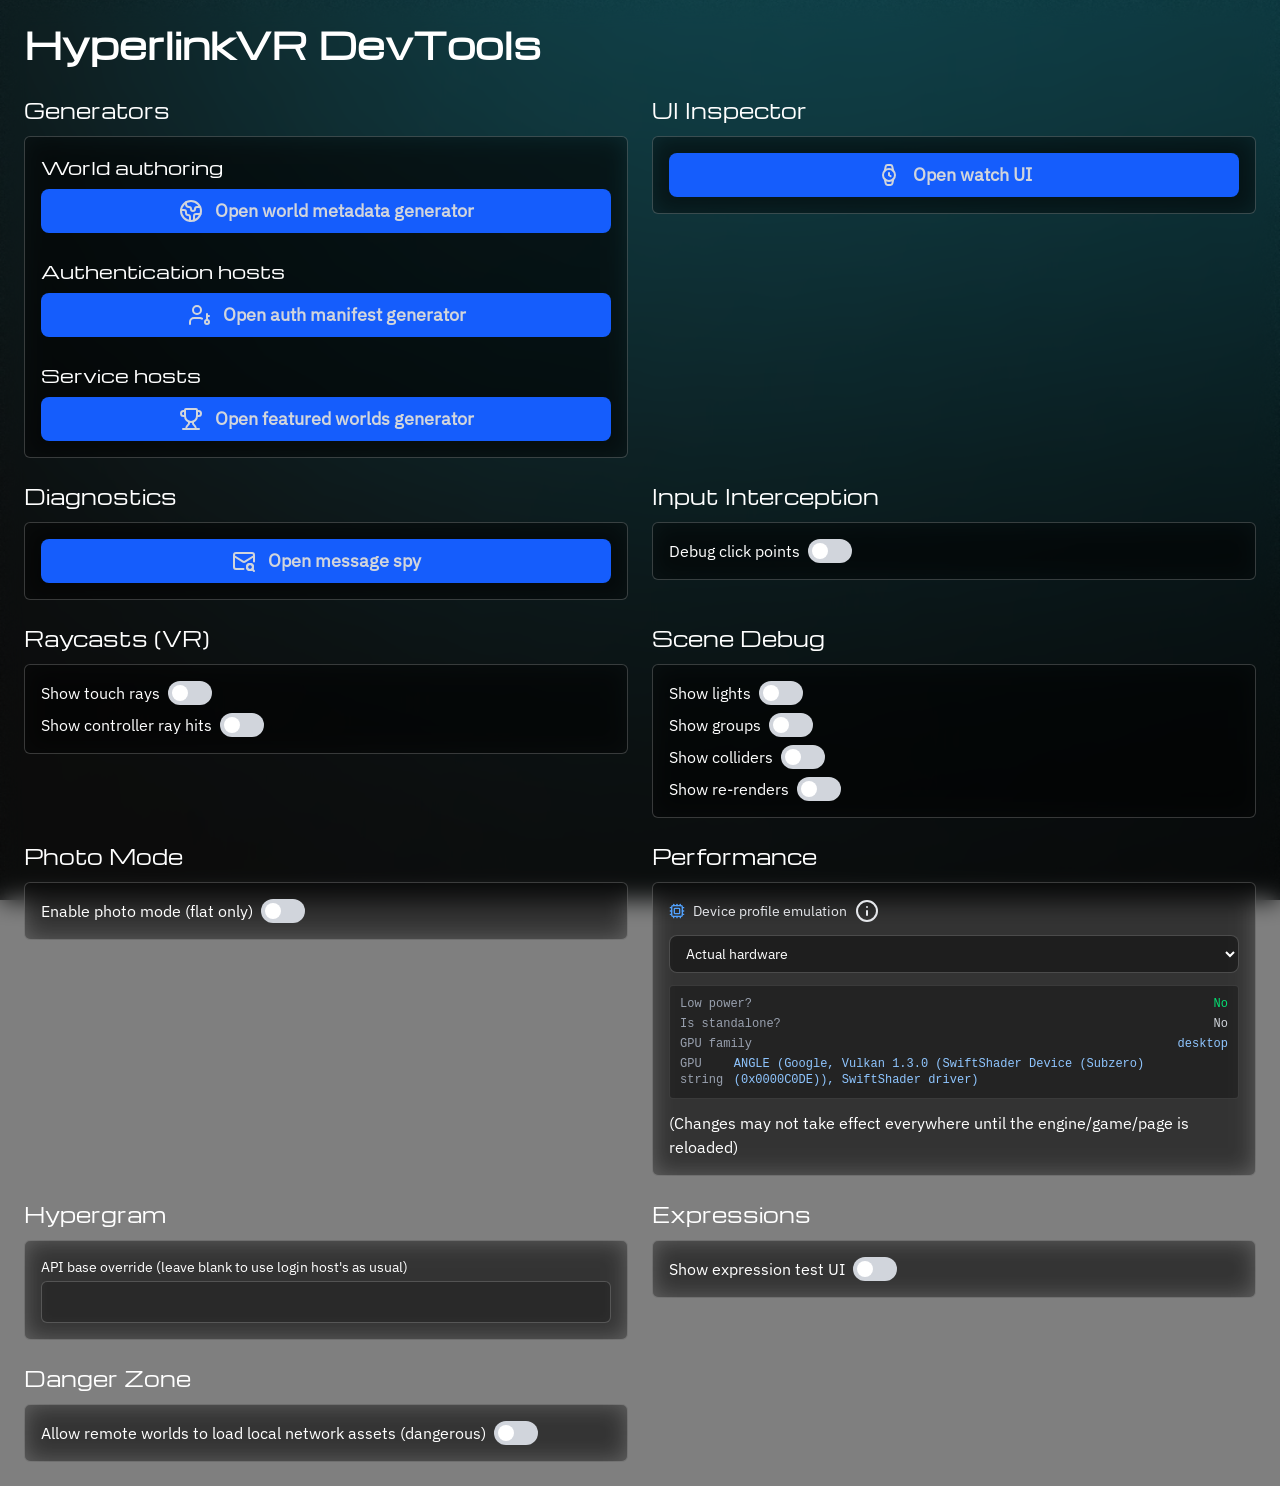
==== commit 43921697: "deploy: HyperlinkVR/HyperlinkVR@5993a50f0453b6fe37ffa438fcf23c922caf61f9" ====
--- a/windows/devtools/index.html
+++ b/windows/devtools/index.html
@@ -4,13 +4,13 @@
     <title>HyperlinkVR DevTools</title>
     <meta charset="utf-8"/>
     <meta name="viewport" content="width=device-width, initial-scale=1.0"/>
-  <script type="module" crossorigin src="/assets/devtools-C6HVCX3B.js"></script>
-  <link rel="modulepreload" crossorigin href="/assets/DefaultContextProviders-DVhuDNWk.js">
-  <link rel="modulepreload" crossorigin href="/assets/createLucideIcon-CWL3KyIy.js">
-  <link rel="modulepreload" crossorigin href="/assets/watch-BUOZ8dHr.js">
+  <script type="module" crossorigin src="/assets/devtools-DIMDE5Fm.js"></script>
+  <link rel="modulepreload" crossorigin href="/assets/DefaultContextProviders-ighEMgFj.js">
+  <link rel="modulepreload" crossorigin href="/assets/createLucideIcon-p1VVI7RX.js">
+  <link rel="modulepreload" crossorigin href="/assets/watch-DHk9yqZZ.js">
   <link rel="modulepreload" crossorigin href="/assets/extends-CvVTau-c.js">
-  <link rel="modulepreload" crossorigin href="/assets/src-B7szXob6.js">
-  <link rel="modulepreload" crossorigin href="/assets/settings-kVfI5mp9.js">
+  <link rel="modulepreload" crossorigin href="/assets/src-BPl7nXun.js">
+  <link rel="modulepreload" crossorigin href="/assets/settings-BMPLUHBY.js">
   <link rel="stylesheet" crossorigin href="/assets/shared-D6NgsiSl.css">
 <link rel="manifest" href="/manifest.webmanifest"><script id="vite-plugin-pwa:register-sw" src="/registerSW.js"></script></head>
 <body>
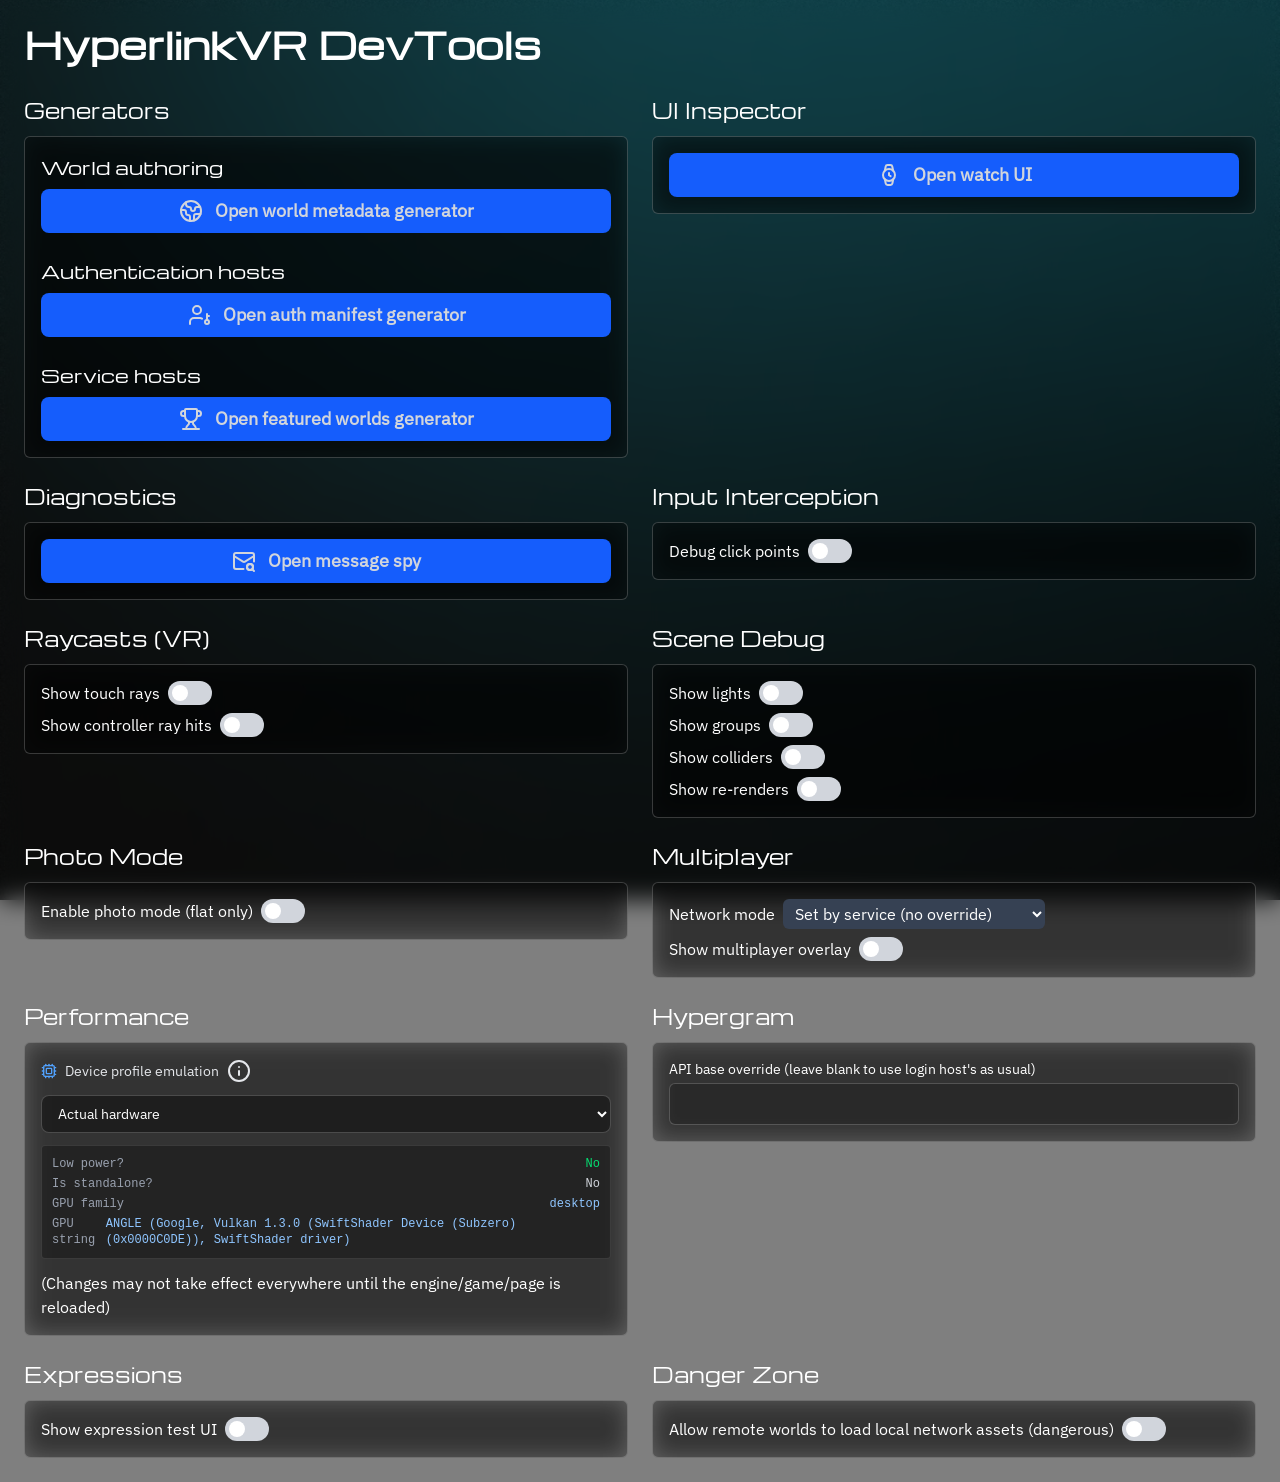
==== commit 8be3e2fc: "deploy: HyperlinkVR/HyperlinkVR@50d4ca381a2e64f12e84066d34e06d7cedc3ebaa" ====
--- a/windows/devtools/index.html
+++ b/windows/devtools/index.html
@@ -4,14 +4,14 @@
     <title>HyperlinkVR DevTools</title>
     <meta charset="utf-8"/>
     <meta name="viewport" content="width=device-width, initial-scale=1.0"/>
-  <script type="module" crossorigin src="/assets/devtools-DIMDE5Fm.js"></script>
-  <link rel="modulepreload" crossorigin href="/assets/DefaultContextProviders-ighEMgFj.js">
-  <link rel="modulepreload" crossorigin href="/assets/createLucideIcon-p1VVI7RX.js">
-  <link rel="modulepreload" crossorigin href="/assets/watch-DHk9yqZZ.js">
+  <script type="module" crossorigin src="/assets/devtools-BU6vmLpj.js"></script>
+  <link rel="modulepreload" crossorigin href="/assets/DefaultContextProviders-Do2LS9Wt.js">
+  <link rel="modulepreload" crossorigin href="/assets/createLucideIcon-U44PCuR9.js">
+  <link rel="modulepreload" crossorigin href="/assets/watch-lsIu6CP3.js">
   <link rel="modulepreload" crossorigin href="/assets/extends-CvVTau-c.js">
-  <link rel="modulepreload" crossorigin href="/assets/src-BPl7nXun.js">
-  <link rel="modulepreload" crossorigin href="/assets/settings-BMPLUHBY.js">
-  <link rel="stylesheet" crossorigin href="/assets/shared-D6NgsiSl.css">
+  <link rel="modulepreload" crossorigin href="/assets/src-BJQK2KMw.js">
+  <link rel="modulepreload" crossorigin href="/assets/settings-BxHvkur_.js">
+  <link rel="stylesheet" crossorigin href="/assets/shared-p7EYbF7u.css">
 <link rel="manifest" href="/manifest.webmanifest"><script id="vite-plugin-pwa:register-sw" src="/registerSW.js"></script></head>
 <body>
 <div id="root"></div>
--- a/assets/shared-p7EYbF7u.css
+++ b/assets/shared-p7EYbF7u.css
@@ -0,0 +1,2 @@
+/*! tailwindcss v4.3.1 | MIT License | https://tailwindcss.com */
+@layer properties{@supports (((-webkit-hyphens:none)) and (not (margin-trim:inline))) or ((-moz-orient:inline) and (not (color:rgb(from red r g b)))){*,:before,:after,::backdrop{--tw-translate-x:0;--tw-translate-y:0;--tw-translate-z:0;--tw-rotate-x:initial;--tw-rotate-y:initial;--tw-rotate-z:initial;--tw-skew-x:initial;--tw-skew-y:initial;--tw-space-y-reverse:0;--tw-border-style:solid;--tw-font-weight:initial;--tw-tracking:initial;--tw-ordinal:initial;--tw-slashed-zero:initial;--tw-numeric-figure:initial;--tw-numeric-spacing:initial;--tw-numeric-fraction:initial;--tw-shadow:0 0 #0000;--tw-shadow-color:initial;--tw-shadow-alpha:100%;--tw-inset-shadow:0 0 #0000;--tw-inset-shadow-color:initial;--tw-inset-shadow-alpha:100%;--tw-ring-color:initial;--tw-ring-shadow:0 0 #0000;--tw-inset-ring-color:initial;--tw-inset-ring-shadow:0 0 #0000;--tw-ring-inset:initial;--tw-ring-offset-width:0px;--tw-ring-offset-color:#fff;--tw-ring-offset-shadow:0 0 #0000;--tw-outline-style:solid;--tw-blur:initial;--tw-brightness:initial;--tw-contrast:initial;--tw-grayscale:initial;--tw-hue-rotate:initial;--tw-invert:initial;--tw-opacity:initial;--tw-saturate:initial;--tw-sepia:initial;--tw-drop-shadow:initial;--tw-drop-shadow-color:initial;--tw-drop-shadow-alpha:100%;--tw-drop-shadow-size:initial;--tw-backdrop-blur:initial;--tw-backdrop-brightness:initial;--tw-backdrop-contrast:initial;--tw-backdrop-grayscale:initial;--tw-backdrop-hue-rotate:initial;--tw-backdrop-invert:initial;--tw-backdrop-opacity:initial;--tw-backdrop-saturate:initial;--tw-backdrop-sepia:initial;--tw-duration:initial;--tw-ease:initial;--tw-text-shadow-color:initial;--tw-text-shadow-alpha:100%}}}@font-face{font-family:Michroma;font-style:normal;font-weight:400;font-display:swap;src:url(/assets/Michroma-ext-BeYM1uOO.woff2)format("woff2");unicode-range:U+100-2BA,U+2BD-2C5,U+2C7-2CC,U+2CE-2D7,U+2DD-2FF,U+304,U+308,U+329,U+1D00-1DBF,U+1E00-1E9F,U+1EF2-1EFF,U+2020,U+20A0-20AB,U+20AD-20C0,U+2113,U+2C60-2C7F,U+A720-A7FF}@font-face{font-family:Michroma;font-style:normal;font-weight:400;font-display:swap;src:url(/assets/Michroma-4gS0VCia.woff2)format("woff2");unicode-range:U+??,U+131,U+152-153,U+2BB-2BC,U+2C6,U+2DA,U+2DC,U+304,U+308,U+329,U+2000-206F,U+20AC,U+2122,U+2191,U+2193,U+2212,U+2215,U+FEFF,U+FFFD}@font-face{font-family:IBM Plex Sans;font-style:normal;font-weight:400;font-stretch:100%;font-display:swap;src:url(/assets/IBM_Plex_Sans-ext-C5H60-Va.woff2)format("woff2");unicode-range:U+100-2BA,U+2BD-2C5,U+2C7-2CC,U+2CE-2D7,U+2DD-2FF,U+304,U+308,U+329,U+1D00-1DBF,U+1E00-1E9F,U+1EF2-1EFF,U+2020,U+20A0-20AB,U+20AD-20C0,U+2113,U+2C60-2C7F,U+A720-A7FF}@font-face{font-family:IBM Plex Sans;font-style:normal;font-weight:400;font-stretch:100%;font-display:swap;src:url(/assets/IBM_Plex_Sans-CDDApCn2.woff2)format("woff2");unicode-range:U+??,U+131,U+152-153,U+2BB-2BC,U+2C6,U+2DA,U+2DC,U+304,U+308,U+329,U+2000-206F,U+20AC,U+2122,U+2191,U+2193,U+2212,U+2215,U+FEFF,U+FFFD}@layer theme{:root,:host{--font-mono:ui-monospace, SFMono-Regular, Menlo, Monaco, Consolas, "Liberation Mono", "Courier New", monospace;--color-red-400:oklch(70.4% .191 22.216);--color-red-600:oklch(57.7% .245 27.325);--color-red-700:oklch(50.5% .213 27.518);--color-amber-300:oklch(87.9% .169 91.605);--color-amber-400:oklch(82.8% .189 84.429);--color-amber-500:oklch(76.9% .188 70.08);--color-yellow-500:oklch(79.5% .184 86.047);--color-green-400:oklch(79.2% .209 151.711);--color-emerald-300:oklch(84.5% .143 164.978);--color-emerald-500:oklch(69.6% .17 162.48);--color-emerald-600:oklch(59.6% .145 163.225);--color-cyan-300:oklch(86.5% .127 207.078);--color-cyan-500:oklch(71.5% .143 215.221);--color-sky-300:oklch(82.8% .111 230.318);--color-sky-500:oklch(68.5% .169 237.323);--color-blue-300:oklch(80.9% .105 251.813);--color-blue-400:oklch(70.7% .165 254.624);--color-blue-500:oklch(62.3% .214 259.815);--color-blue-600:oklch(54.6% .245 262.881);--color-blue-700:oklch(48.8% .243 264.376);--color-blue-900:oklch(37.9% .146 265.522);--color-fuchsia-300:oklch(83.3% .145 321.434);--color-fuchsia-500:oklch(66.7% .295 322.15);--color-slate-200:oklch(92.9% .013 255.508);--color-slate-600:oklch(44.6% .043 257.281);--color-slate-700:oklch(37.2% .044 257.287);--color-slate-800:oklch(27.9% .041 260.031);--color-slate-900:oklch(20.8% .042 265.755);--color-slate-950:oklch(12.9% .042 264.695);--color-gray-200:oklch(92.8% .006 264.531);--color-gray-300:oklch(87.2% .01 258.338);--color-gray-400:oklch(70.7% .022 261.325);--color-gray-500:oklch(55.1% .027 264.364);--color-gray-600:oklch(44.6% .03 256.802);--color-gray-700:oklch(37.3% .034 259.733);--color-gray-800:oklch(27.8% .033 256.848);--color-gray-900:oklch(21% .034 264.665);--color-zinc-600:oklch(44.2% .017 285.786);--color-zinc-700:oklch(37% .013 285.805);--color-black:#000;--color-white:#fff;--spacing:.25rem;--container-sm:24rem;--container-md:28rem;--container-xl:36rem;--text-xs:.75rem;--text-xs--line-height:calc(1 / .75);--text-sm:.875rem;--text-sm--line-height:calc(1.25 / .875);--text-base:1rem;--text-base--line-height:calc(1.5 / 1);--text-lg:1.125rem;--text-lg--line-height:calc(1.75 / 1.125);--text-xl:1.25rem;--text-xl--line-height:calc(1.75 / 1.25);--text-3xl:1.875rem;--text-3xl--line-height:calc(2.25 / 1.875);--text-4xl:2.25rem;--text-4xl--line-height:calc(2.5 / 2.25);--font-weight-light:300;--font-weight-medium:500;--font-weight-semibold:600;--font-weight-bold:700;--tracking-wide:.025em;--tracking-wider:.05em;--radius-sm:.25rem;--radius-md:.375rem;--radius-lg:.5rem;--radius-xl:.75rem;--ease-in:cubic-bezier(.4, 0, 1, 1);--ease-out:cubic-bezier(0, 0, .2, 1);--ease-in-out:cubic-bezier(.4, 0, .2, 1);--animate-spin:spin 1s linear infinite;--animate-pulse:pulse 2s cubic-bezier(.4, 0, .6, 1) infinite;--blur-sm:8px;--blur-md:12px;--default-transition-duration:.15s;--default-transition-timing-function:cubic-bezier(.4, 0, .2, 1);--default-font-family:"IBM Plex Sans", sans-serif;--default-mono-font-family:var(--font-mono)}}@layer base{*,:after,:before,::backdrop{box-sizing:border-box;border:0 solid;margin:0;padding:0}::file-selector-button{box-sizing:border-box;border:0 solid;margin:0;padding:0}html,:host{-webkit-text-size-adjust:100%;tab-size:4;line-height:1.5;font-family:var(--default-font-family,ui-sans-serif, system-ui, sans-serif, "Apple Color Emoji", "Segoe UI Emoji", "Segoe UI Symbol", "Noto Color Emoji");font-feature-settings:var(--default-font-feature-settings,normal);font-variation-settings:var(--default-font-variation-settings,normal);-webkit-tap-highlight-color:transparent}hr{height:0;color:inherit;border-top-width:1px}abbr:where([title]){-webkit-text-decoration:underline dotted;text-decoration:underline dotted}h1,h2,h3,h4,h5,h6{font-size:inherit;font-weight:inherit}a{color:inherit;-webkit-text-decoration:inherit;-webkit-text-decoration:inherit;-webkit-text-decoration:inherit;-webkit-text-decoration:inherit;text-decoration:inherit}b,strong{font-weight:bolder}code,kbd,samp,pre{font-family:var(--default-mono-font-family,ui-monospace, SFMono-Regular, Menlo, Monaco, Consolas, "Liberation Mono", "Courier New", monospace);font-feature-settings:var(--default-mono-font-feature-settings,normal);font-variation-settings:var(--default-mono-font-variation-settings,normal);font-size:1em}small{font-size:80%}sub,sup{vertical-align:baseline;font-size:75%;line-height:0;position:relative}sub{bottom:-.25em}sup{top:-.5em}table{text-indent:0;border-color:inherit;border-collapse:collapse}:-moz-focusring{outline:auto}progress{vertical-align:baseline}summary{display:list-item}ol,ul,menu{list-style:none}img,svg,video,canvas,audio,iframe,embed,object{vertical-align:middle;display:block}img,video{max-width:100%;height:auto}button,input,select,optgroup,textarea{font:inherit;font-feature-settings:inherit;font-variation-settings:inherit;letter-spacing:inherit;color:inherit;opacity:1;background-color:#0000;border-radius:0}::file-selector-button{font:inherit;font-feature-settings:inherit;font-variation-settings:inherit;letter-spacing:inherit;color:inherit;opacity:1;background-color:#0000;border-radius:0}:where(select:is([multiple],[size])) optgroup{font-weight:bolder}:where(select:is([multiple],[size])) optgroup option{padding-inline-start:20px}::file-selector-button{margin-inline-end:4px}::placeholder{opacity:1}@supports (not ((-webkit-appearance:-apple-pay-button))) or (contain-intrinsic-size:1px){::placeholder{color:currentColor}@supports (color:color-mix(in lab, red, red)){::placeholder{color:color-mix(in oklab, currentcolor 50%, transparent)}}}textarea{resize:vertical}::-webkit-search-decoration{-webkit-appearance:none}::-webkit-date-and-time-value{min-height:1lh;text-align:inherit}::-webkit-datetime-edit{display:inline-flex}::-webkit-datetime-edit-fields-wrapper{padding:0}::-webkit-datetime-edit{padding-block:0}::-webkit-datetime-edit-year-field{padding-block:0}::-webkit-datetime-edit-month-field{padding-block:0}::-webkit-datetime-edit-day-field{padding-block:0}::-webkit-datetime-edit-hour-field{padding-block:0}::-webkit-datetime-edit-minute-field{padding-block:0}::-webkit-datetime-edit-second-field{padding-block:0}::-webkit-datetime-edit-millisecond-field{padding-block:0}::-webkit-datetime-edit-meridiem-field{padding-block:0}::-webkit-calendar-picker-indicator{line-height:1}:-moz-ui-invalid{box-shadow:none}button,input:where([type=button],[type=reset],[type=submit]){appearance:button}::file-selector-button{appearance:button}::-webkit-inner-spin-button{height:auto}::-webkit-outer-spin-button{height:auto}[hidden]:where(:not([hidden=until-found])){display:none!important}}@layer components;@layer utilities{.pointer-events-auto{pointer-events:auto}.pointer-events-none{pointer-events:none}.collapse{visibility:collapse}.invisible{visibility:hidden}.visible{visibility:visible}.absolute{position:absolute}.fixed{position:fixed}.relative{position:relative}.static{position:static}.sticky{position:sticky}.inset-0{inset:0}.top-0{top:0}.top-4{top:calc(var(--spacing) * 4)}.top-10{top:calc(var(--spacing) * 10)}.top-\[calc\(env\(safe-area-inset-top\,0px\)\+36px\)\]{top:calc(env(safe-area-inset-top,0px) + 36px)}.right-0{right:0}.right-4{right:calc(var(--spacing) * 4)}.bottom-2{bottom:calc(var(--spacing) * 2)}.bottom-4{bottom:calc(var(--spacing) * 4)}.bottom-\[calc\(env\(safe-area-inset-bottom\,0px\)\+36px\)\]{bottom:calc(env(safe-area-inset-bottom,0px) + 36px)}.left-0{left:0}.left-2{left:calc(var(--spacing) * 2)}.left-4{left:calc(var(--spacing) * 4)}.z-2{z-index:2}.z-4{z-index:4}.z-5{z-index:5}.z-10{z-index:10}.z-25{z-index:25}.z-40{z-index:40}.z-50{z-index:50}.container{width:100%}@media (width>=40rem){.container{max-width:40rem}}@media (width>=48rem){.container{max-width:48rem}}@media (width>=64rem){.container{max-width:64rem}}@media (width>=80rem){.container{max-width:80rem}}@media (width>=96rem){.container{max-width:96rem}}.m-0{margin:0}.mx-2{margin-inline:calc(var(--spacing) * 2)}.mx-4{margin-inline:calc(var(--spacing) * 4)}.mx-auto{margin-inline:auto}.my-1{margin-block:var(--spacing)}.my-2{margin-block:calc(var(--spacing) * 2)}.mt-1{margin-top:var(--spacing)}.mt-2{margin-top:calc(var(--spacing) * 2)}.mt-4{margin-top:calc(var(--spacing) * 4)}.mt-6{margin-top:calc(var(--spacing) * 6)}.mt-8{margin-top:calc(var(--spacing) * 8)}.mr-2{margin-right:calc(var(--spacing) * 2)}.mr-4{margin-right:calc(var(--spacing) * 4)}.mb-1{margin-bottom:var(--spacing)}.mb-2{margin-bottom:calc(var(--spacing) * 2)}.mb-3{margin-bottom:calc(var(--spacing) * 3)}.mb-4{margin-bottom:calc(var(--spacing) * 4)}.mb-6{margin-bottom:calc(var(--spacing) * 6)}.mb-8{margin-bottom:calc(var(--spacing) * 8)}.ml-1{margin-left:var(--spacing)}.ml-2{margin-left:calc(var(--spacing) * 2)}.block{display:block}.contents{display:contents}.flex{display:flex}.grid{display:grid}.hidden{display:none}.inline{display:inline}.inline-block{display:inline-block}.inline-flex{display:inline-flex}.table{display:table}.aspect-square{aspect-ratio:1}.h-1{height:var(--spacing)}.h-1\.5{height:calc(var(--spacing) * 1.5)}.h-2{height:calc(var(--spacing) * 2)}.h-3{height:calc(var(--spacing) * 3)}.h-4{height:calc(var(--spacing) * 4)}.h-6{height:calc(var(--spacing) * 6)}.h-10{height:calc(var(--spacing) * 10)}.h-32{height:calc(var(--spacing) * 32)}.h-\[2\.6em\]{height:2.6em}.h-full{height:100%}.h-screen{height:100vh}.max-h-\[calc\(100vw\*9\/16\)\]{max-height:56.25vw}.min-h-screen{min-height:100vh}.w-1\.5{width:calc(var(--spacing) * 1.5)}.w-1\/2{width:50%}.w-2{width:calc(var(--spacing) * 2)}.w-3{width:calc(var(--spacing) * 3)}.w-4{width:calc(var(--spacing) * 4)}.w-6{width:calc(var(--spacing) * 6)}.w-10{width:calc(var(--spacing) * 10)}.w-11{width:calc(var(--spacing) * 11)}.w-12{width:calc(var(--spacing) * 12)}.w-20{width:calc(var(--spacing) * 20)}.w-24{width:calc(var(--spacing) * 24)}.w-32{width:calc(var(--spacing) * 32)}.w-48{width:calc(var(--spacing) * 48)}.w-64{width:calc(var(--spacing) * 64)}.w-96{width:calc(var(--spacing) * 96)}.w-\[40px\]{width:40px}.w-\[75px\]{width:75px}.w-\[85px\]{width:85px}.w-\[175px\]{width:175px}.w-full{width:100%}.w-screen{width:100vw}.max-w-50{max-width:calc(var(--spacing) * 50)}.max-w-\[300px\]{max-width:300px}.max-w-\[calc\(100vh\*16\/9\)\]{max-width:177.778vh}.max-w-md{max-width:var(--container-md)}.max-w-sm{max-width:var(--container-sm)}.max-w-xl{max-width:var(--container-xl)}.min-w-0{min-width:0}.min-w-20{min-width:calc(var(--spacing) * 20)}.min-w-\[2\.6em\]{min-width:2.6em}.min-w-\[12rem\]{min-width:12rem}.flex-1{flex:1}.shrink-0{flex-shrink:0}.translate-x-1{--tw-translate-x:var(--spacing);translate:var(--tw-translate-x) var(--tw-translate-y)}.translate-x-5{--tw-translate-x:calc(var(--spacing) * 5);translate:var(--tw-translate-x) var(--tw-translate-y)}.transform{transform:var(--tw-rotate-x,) var(--tw-rotate-y,) var(--tw-rotate-z,) var(--tw-skew-x,) var(--tw-skew-y,)}.animate-pulse{animation:var(--animate-pulse)}.animate-spin{animation:var(--animate-spin)}.cursor-help{cursor:help}.cursor-not-allowed{cursor:not-allowed}.cursor-pointer{cursor:pointer}.touch-none{touch-action:none}.resize{resize:both}.\[appearance\:textfield\]{appearance:textfield}.appearance-none{appearance:none}.grid-cols-1{grid-template-columns:repeat(1,minmax(0,1fr))}.grid-cols-\[6\.5rem_3\.75rem_minmax\(8rem\,1\.3fr\)_3\.75rem_minmax\(8rem\,1\.3fr\)_6rem_minmax\(0\,3fr\)\]{grid-template-columns:6.5rem 3.75rem minmax(8rem,1.3fr) 3.75rem minmax(8rem,1.3fr) 6rem minmax(0,3fr)}.flex-col{flex-direction:column}.flex-wrap{flex-wrap:wrap}.items-center{align-items:center}.items-end{align-items:flex-end}.items-start{align-items:flex-start}.justify-between{justify-content:space-between}.justify-center{justify-content:center}.justify-end{justify-content:flex-end}.justify-stretch{justify-content:stretch}.gap-0\.5{gap:calc(var(--spacing) * .5)}.gap-1{gap:var(--spacing)}.gap-1\.5{gap:calc(var(--spacing) * 1.5)}.gap-2{gap:calc(var(--spacing) * 2)}.gap-3{gap:calc(var(--spacing) * 3)}.gap-4{gap:calc(var(--spacing) * 4)}.gap-6{gap:calc(var(--spacing) * 6)}.gap-8{gap:calc(var(--spacing) * 8)}.gap-\[25px\]{gap:25px}:where(.space-y-1>:not(:last-child)){--tw-space-y-reverse:0;margin-block-start:calc(var(--spacing) * var(--tw-space-y-reverse));margin-block-end:calc(var(--spacing) * calc(1 - var(--tw-space-y-reverse)))}.truncate{text-overflow:ellipsis;white-space:nowrap;overflow:hidden}.overflow-hidden{overflow:hidden}.overflow-x-auto{overflow-x:auto}.overflow-y-auto{overflow-y:auto}.rounded{border-radius:.25rem}.rounded-full{border-radius:3.40282e38px}.rounded-lg{border-radius:var(--radius-lg)}.rounded-md{border-radius:var(--radius-md)}.rounded-sm{border-radius:var(--radius-sm)}.rounded-t-md{border-top-left-radius:var(--radius-md);border-top-right-radius:var(--radius-md)}.rounded-b-md{border-bottom-right-radius:var(--radius-md);border-bottom-left-radius:var(--radius-md)}.rounded-b-xl{border-bottom-right-radius:var(--radius-xl);border-bottom-left-radius:var(--radius-xl)}.border,.border-1{border-style:var(--tw-border-style);border-width:1px}.border-2{border-style:var(--tw-border-style);border-width:2px}.border-b{border-bottom-style:var(--tw-border-style);border-bottom-width:1px}.border-amber-500\/30{border-color:#f99c004d}@supports (color:color-mix(in lab, red, red)){.border-amber-500\/30{border-color:color-mix(in oklab, var(--color-amber-500) 30%, transparent)}}.border-black\/25{border-color:#00000040}@supports (color:color-mix(in lab, red, red)){.border-black\/25{border-color:color-mix(in oklab, var(--color-black) 25%, transparent)}}.border-blue-500\/30{border-color:#3080ff4d}@supports (color:color-mix(in lab, red, red)){.border-blue-500\/30{border-color:color-mix(in oklab, var(--color-blue-500) 30%, transparent)}}.border-cyan-500\/30{border-color:#00b7d74d}@supports (color:color-mix(in lab, red, red)){.border-cyan-500\/30{border-color:color-mix(in oklab, var(--color-cyan-500) 30%, transparent)}}.border-emerald-500\/30{border-color:#00bb7f4d}@supports (color:color-mix(in lab, red, red)){.border-emerald-500\/30{border-color:color-mix(in oklab, var(--color-emerald-500) 30%, transparent)}}.border-fuchsia-500\/30{border-color:#e12afb4d}@supports (color:color-mix(in lab, red, red)){.border-fuchsia-500\/30{border-color:color-mix(in oklab, var(--color-fuchsia-500) 30%, transparent)}}.border-gray-500\/30{border-color:#6a72824d}@supports (color:color-mix(in lab, red, red)){.border-gray-500\/30{border-color:color-mix(in oklab, var(--color-gray-500) 30%, transparent)}}.border-gray-700{border-color:var(--color-gray-700)}.border-white{border-color:var(--color-white)}.border-white\/5{border-color:#ffffff0d}@supports (color:color-mix(in lab, red, red)){.border-white\/5{border-color:color-mix(in oklab, var(--color-white) 5%, transparent)}}.border-white\/10{border-color:#ffffff1a}@supports (color:color-mix(in lab, red, red)){.border-white\/10{border-color:color-mix(in oklab, var(--color-white) 10%, transparent)}}.border-white\/20{border-color:#fff3}@supports (color:color-mix(in lab, red, red)){.border-white\/20{border-color:color-mix(in oklab, var(--color-white) 20%, transparent)}}.border-white\/30{border-color:#ffffff4d}@supports (color:color-mix(in lab, red, red)){.border-white\/30{border-color:color-mix(in oklab, var(--color-white) 30%, transparent)}}.bg-\[\#0a0a0a\]\/95{background-color:oklab(14.4788% 7.45058e-9 7.45058e-9/.95)}.bg-\[\#111111\]{background-color:#111}.bg-amber-500{background-color:var(--color-amber-500)}.bg-amber-500\/15{background-color:#f99c0026}@supports (color:color-mix(in lab, red, red)){.bg-amber-500\/15{background-color:color-mix(in oklab, var(--color-amber-500) 15%, transparent)}}.bg-black{background-color:var(--color-black)}.bg-black\/20{background-color:#0003}@supports (color:color-mix(in lab, red, red)){.bg-black\/20{background-color:color-mix(in oklab, var(--color-black) 20%, transparent)}}.bg-black\/30{background-color:#0000004d}@supports (color:color-mix(in lab, red, red)){.bg-black\/30{background-color:color-mix(in oklab, var(--color-black) 30%, transparent)}}.bg-black\/40{background-color:#0006}@supports (color:color-mix(in lab, red, red)){.bg-black\/40{background-color:color-mix(in oklab, var(--color-black) 40%, transparent)}}.bg-black\/50{background-color:#00000080}@supports (color:color-mix(in lab, red, red)){.bg-black\/50{background-color:color-mix(in oklab, var(--color-black) 50%, transparent)}}.bg-black\/60{background-color:#0009}@supports (color:color-mix(in lab, red, red)){.bg-black\/60{background-color:color-mix(in oklab, var(--color-black) 60%, transparent)}}.bg-black\/70{background-color:#000000b3}@supports (color:color-mix(in lab, red, red)){.bg-black\/70{background-color:color-mix(in oklab, var(--color-black) 70%, transparent)}}.bg-black\/80{background-color:#000c}@supports (color:color-mix(in lab, red, red)){.bg-black\/80{background-color:color-mix(in oklab, var(--color-black) 80%, transparent)}}.bg-blue-500{background-color:var(--color-blue-500)}.bg-blue-500\/15{background-color:#3080ff26}@supports (color:color-mix(in lab, red, red)){.bg-blue-500\/15{background-color:color-mix(in oklab, var(--color-blue-500) 15%, transparent)}}.bg-blue-600{background-color:var(--color-blue-600)}.bg-blue-900{background-color:var(--color-blue-900)}.bg-cyan-500\/15{background-color:#00b7d726}@supports (color:color-mix(in lab, red, red)){.bg-cyan-500\/15{background-color:color-mix(in oklab, var(--color-cyan-500) 15%, transparent)}}.bg-emerald-500\/15{background-color:#00bb7f26}@supports (color:color-mix(in lab, red, red)){.bg-emerald-500\/15{background-color:color-mix(in oklab, var(--color-emerald-500) 15%, transparent)}}.bg-emerald-600{background-color:var(--color-emerald-600)}.bg-fuchsia-500\/15{background-color:#e12afb26}@supports (color:color-mix(in lab, red, red)){.bg-fuchsia-500\/15{background-color:color-mix(in oklab, var(--color-fuchsia-500) 15%, transparent)}}.bg-gray-300{background-color:var(--color-gray-300)}.bg-gray-500{background-color:var(--color-gray-500)}.bg-gray-500\/15{background-color:#6a728226}@supports (color:color-mix(in lab, red, red)){.bg-gray-500\/15{background-color:color-mix(in oklab, var(--color-gray-500) 15%, transparent)}}.bg-gray-600{background-color:var(--color-gray-600)}.bg-gray-600\/40{background-color:#4a556566}@supports (color:color-mix(in lab, red, red)){.bg-gray-600\/40{background-color:color-mix(in oklab, var(--color-gray-600) 40%, transparent)}}.bg-gray-700{background-color:var(--color-gray-700)}.bg-gray-800{background-color:var(--color-gray-800)}.bg-gray-900{background-color:var(--color-gray-900)}.bg-red-600{background-color:var(--color-red-600)}.bg-sky-500\/5{background-color:#00a5ef0d}@supports (color:color-mix(in lab, red, red)){.bg-sky-500\/5{background-color:color-mix(in oklab, var(--color-sky-500) 5%, transparent)}}.bg-slate-600{background-color:var(--color-slate-600)}.bg-slate-700{background-color:var(--color-slate-700)}.bg-slate-800{background-color:var(--color-slate-800)}.bg-slate-900\/40{background-color:#0f172b66}@supports (color:color-mix(in lab, red, red)){.bg-slate-900\/40{background-color:color-mix(in oklab, var(--color-slate-900) 40%, transparent)}}.bg-slate-900\/60{background-color:#0f172b99}@supports (color:color-mix(in lab, red, red)){.bg-slate-900\/60{background-color:color-mix(in oklab, var(--color-slate-900) 60%, transparent)}}.bg-slate-950{background-color:var(--color-slate-950)}.bg-transparent{background-color:#0000}.bg-white{background-color:var(--color-white)}.bg-white\/5{background-color:#ffffff0d}@supports (color:color-mix(in lab, red, red)){.bg-white\/5{background-color:color-mix(in oklab, var(--color-white) 5%, transparent)}}.bg-white\/15{background-color:#ffffff26}@supports (color:color-mix(in lab, red, red)){.bg-white\/15{background-color:color-mix(in oklab, var(--color-white) 15%, transparent)}}.bg-white\/30{background-color:#ffffff4d}@supports (color:color-mix(in lab, red, red)){.bg-white\/30{background-color:color-mix(in oklab, var(--color-white) 30%, transparent)}}.bg-white\/75{background-color:#ffffffbf}@supports (color:color-mix(in lab, red, red)){.bg-white\/75{background-color:color-mix(in oklab, var(--color-white) 75%, transparent)}}.bg-yellow-500{background-color:var(--color-yellow-500)}.bg-zinc-700{background-color:var(--color-zinc-700)}.bg-cover{background-size:cover}.bg-fixed{background-attachment:fixed}.bg-center{background-position:50%}.p-1{padding:var(--spacing)}.p-2{padding:calc(var(--spacing) * 2)}.p-2\.5{padding:calc(var(--spacing) * 2.5)}.p-3{padding:calc(var(--spacing) * 3)}.p-4{padding:calc(var(--spacing) * 4)}.p-6{padding:calc(var(--spacing) * 6)}.px-1\.5{padding-inline:calc(var(--spacing) * 1.5)}.px-2{padding-inline:calc(var(--spacing) * 2)}.px-2\.5{padding-inline:calc(var(--spacing) * 2.5)}.px-3{padding-inline:calc(var(--spacing) * 3)}.px-4{padding-inline:calc(var(--spacing) * 4)}.px-5{padding-inline:calc(var(--spacing) * 5)}.px-6{padding-inline:calc(var(--spacing) * 6)}.px-\[36px\]{padding-inline:36px}.py-0\.5{padding-block:calc(var(--spacing) * .5)}.py-1{padding-block:var(--spacing)}.py-1\.5{padding-block:calc(var(--spacing) * 1.5)}.py-2{padding-block:calc(var(--spacing) * 2)}.py-3{padding-block:calc(var(--spacing) * 3)}.pt-1{padding-top:var(--spacing)}.pb-2{padding-bottom:calc(var(--spacing) * 2)}.pb-32{padding-bottom:calc(var(--spacing) * 32)}.text-center{text-align:center}.text-left{text-align:left}.text-right{text-align:right}.font-mono{font-family:var(--font-mono)}.font-sans{font-family:IBM Plex Sans,sans-serif}.font-title{font-family:Michroma,sans-serif}.text-3xl{font-size:var(--text-3xl);line-height:var(--tw-leading,var(--text-3xl--line-height))}.text-4xl{font-size:var(--text-4xl);line-height:var(--tw-leading,var(--text-4xl--line-height))}.text-lg{font-size:var(--text-lg);line-height:var(--tw-leading,var(--text-lg--line-height))}.text-sm{font-size:var(--text-sm);line-height:var(--tw-leading,var(--text-sm--line-height))}.text-xl{font-size:var(--text-xl);line-height:var(--tw-leading,var(--text-xl--line-height))}.text-xs{font-size:var(--text-xs);line-height:var(--tw-leading,var(--text-xs--line-height))}.text-\[0\.5em\]{font-size:.5em}.text-\[0\.65rem\]{font-size:.65rem}.font-bold{--tw-font-weight:var(--font-weight-bold);font-weight:var(--font-weight-bold)}.font-light{--tw-font-weight:var(--font-weight-light);font-weight:var(--font-weight-light)}.font-medium{--tw-font-weight:var(--font-weight-medium);font-weight:var(--font-weight-medium)}.font-semibold{--tw-font-weight:var(--font-weight-semibold);font-weight:var(--font-weight-semibold)}.tracking-wide{--tw-tracking:var(--tracking-wide);letter-spacing:var(--tracking-wide)}.tracking-wider{--tw-tracking:var(--tracking-wider);letter-spacing:var(--tracking-wider)}.break-all{word-break:break-all}.whitespace-nowrap{white-space:nowrap}.whitespace-pre-line{white-space:pre-line}.whitespace-pre-wrap{white-space:pre-wrap}.text-\[\#ffcc55\]{color:#fc5}.text-amber-300{color:var(--color-amber-300)}.text-amber-400{color:var(--color-amber-400)}.text-black{color:var(--color-black)}.text-blue-300{color:var(--color-blue-300)}.text-blue-400{color:var(--color-blue-400)}.text-cyan-300{color:var(--color-cyan-300)}.text-emerald-300{color:var(--color-emerald-300)}.text-fuchsia-300{color:var(--color-fuchsia-300)}.text-gray-200{color:var(--color-gray-200)}.text-gray-300{color:var(--color-gray-300)}.text-gray-400{color:var(--color-gray-400)}.text-gray-500{color:var(--color-gray-500)}.text-gray-600{color:var(--color-gray-600)}.text-gray-700{color:var(--color-gray-700)}.text-green-400{color:var(--color-green-400)}.text-red-400{color:var(--color-red-400)}.text-sky-300{color:var(--color-sky-300)}.text-slate-200{color:var(--color-slate-200)}.text-white{color:var(--color-white)}.text-white\/50{color:#ffffff80}@supports (color:color-mix(in lab, red, red)){.text-white\/50{color:color-mix(in oklab, var(--color-white) 50%, transparent)}}.text-white\/60{color:#fff9}@supports (color:color-mix(in lab, red, red)){.text-white\/60{color:color-mix(in oklab, var(--color-white) 60%, transparent)}}.text-white\/70{color:#ffffffb3}@supports (color:color-mix(in lab, red, red)){.text-white\/70{color:color-mix(in oklab, var(--color-white) 70%, transparent)}}.text-white\/80{color:#fffc}@supports (color:color-mix(in lab, red, red)){.text-white\/80{color:color-mix(in oklab, var(--color-white) 80%, transparent)}}.lowercase{text-transform:lowercase}.uppercase{text-transform:uppercase}.tabular-nums{--tw-numeric-spacing:tabular-nums;font-variant-numeric:var(--tw-ordinal,) var(--tw-slashed-zero,) var(--tw-numeric-figure,) var(--tw-numeric-spacing,) var(--tw-numeric-fraction,)}.accent-white{accent-color:var(--color-white)}.opacity-25{opacity:.25}.opacity-30{opacity:.3}.opacity-50{opacity:.5}.opacity-60{opacity:.6}.opacity-75{opacity:.75}.shadow{--tw-shadow:0 1px 3px 0 var(--tw-shadow-color,#0000001a), 0 1px 2px -1px var(--tw-shadow-color,#0000001a);box-shadow:var(--tw-inset-shadow), var(--tw-inset-ring-shadow), var(--tw-ring-offset-shadow), var(--tw-ring-shadow), var(--tw-shadow)}.shadow-lg{--tw-shadow:0 10px 15px -3px var(--tw-shadow-color,#0000001a), 0 4px 6px -4px var(--tw-shadow-color,#0000001a);box-shadow:var(--tw-inset-shadow), var(--tw-inset-ring-shadow), var(--tw-ring-offset-shadow), var(--tw-ring-shadow), var(--tw-shadow)}.shadow-md{--tw-shadow:0 4px 6px -1px var(--tw-shadow-color,#0000001a), 0 2px 4px -2px var(--tw-shadow-color,#0000001a);box-shadow:var(--tw-inset-shadow), var(--tw-inset-ring-shadow), var(--tw-ring-offset-shadow), var(--tw-ring-shadow), var(--tw-shadow)}.shadow-sm{--tw-shadow:0 1px 3px 0 var(--tw-shadow-color,#0000001a), 0 1px 2px -1px var(--tw-shadow-color,#0000001a);box-shadow:var(--tw-inset-shadow), var(--tw-inset-ring-shadow), var(--tw-ring-offset-shadow), var(--tw-ring-shadow), var(--tw-shadow)}.shadow-xl{--tw-shadow:0 20px 25px -5px var(--tw-shadow-color,#0000001a), 0 8px 10px -6px var(--tw-shadow-color,#0000001a);box-shadow:var(--tw-inset-shadow), var(--tw-inset-ring-shadow), var(--tw-ring-offset-shadow), var(--tw-ring-shadow), var(--tw-shadow)}.ring{--tw-ring-shadow:var(--tw-ring-inset,) 0 0 0 calc(1px + var(--tw-ring-offset-width)) var(--tw-ring-color,currentcolor);box-shadow:var(--tw-inset-shadow), var(--tw-inset-ring-shadow), var(--tw-ring-offset-shadow), var(--tw-ring-shadow), var(--tw-shadow)}.outline{outline-style:var(--tw-outline-style);outline-width:1px}.blur{--tw-blur:blur(8px);filter:var(--tw-blur,) var(--tw-brightness,) var(--tw-contrast,) var(--tw-grayscale,) var(--tw-hue-rotate,) var(--tw-invert,) var(--tw-saturate,) var(--tw-sepia,) var(--tw-drop-shadow,)}.grayscale{--tw-grayscale:grayscale(100%);filter:var(--tw-blur,) var(--tw-brightness,) var(--tw-contrast,) var(--tw-grayscale,) var(--tw-hue-rotate,) var(--tw-invert,) var(--tw-saturate,) var(--tw-sepia,) var(--tw-drop-shadow,)}.filter{filter:var(--tw-blur,) var(--tw-brightness,) var(--tw-contrast,) var(--tw-grayscale,) var(--tw-hue-rotate,) var(--tw-invert,) var(--tw-saturate,) var(--tw-sepia,) var(--tw-drop-shadow,)}.backdrop-blur-md{--tw-backdrop-blur:blur(var(--blur-md));-webkit-backdrop-filter:var(--tw-backdrop-blur,) var(--tw-backdrop-brightness,) var(--tw-backdrop-contrast,) var(--tw-backdrop-grayscale,) var(--tw-backdrop-hue-rotate,) var(--tw-backdrop-invert,) var(--tw-backdrop-opacity,) var(--tw-backdrop-saturate,) var(--tw-backdrop-sepia,);backdrop-filter:var(--tw-backdrop-blur,) var(--tw-backdrop-brightness,) var(--tw-backdrop-contrast,) var(--tw-backdrop-grayscale,) var(--tw-backdrop-hue-rotate,) var(--tw-backdrop-invert,) var(--tw-backdrop-opacity,) var(--tw-backdrop-saturate,) var(--tw-backdrop-sepia,)}.backdrop-blur-sm{--tw-backdrop-blur:blur(var(--blur-sm));-webkit-backdrop-filter:var(--tw-backdrop-blur,) var(--tw-backdrop-brightness,) var(--tw-backdrop-contrast,) var(--tw-backdrop-grayscale,) var(--tw-backdrop-hue-rotate,) var(--tw-backdrop-invert,) var(--tw-backdrop-opacity,) var(--tw-backdrop-saturate,) var(--tw-backdrop-sepia,);backdrop-filter:var(--tw-backdrop-blur,) var(--tw-backdrop-brightness,) var(--tw-backdrop-contrast,) var(--tw-backdrop-grayscale,) var(--tw-backdrop-hue-rotate,) var(--tw-backdrop-invert,) var(--tw-backdrop-opacity,) var(--tw-backdrop-saturate,) var(--tw-backdrop-sepia,)}.transition{transition-property:color,background-color,border-color,outline-color,text-decoration-color,fill,stroke,--tw-gradient-from,--tw-gradient-via,--tw-gradient-to,opacity,box-shadow,transform,translate,scale,rotate,filter,-webkit-backdrop-filter,backdrop-filter,display,content-visibility,overlay,pointer-events;transition-timing-function:var(--tw-ease,var(--default-transition-timing-function));transition-duration:var(--tw-duration,var(--default-transition-duration))}.transition-colors{transition-property:color,background-color,border-color,outline-color,text-decoration-color,fill,stroke,--tw-gradient-from,--tw-gradient-via,--tw-gradient-to;transition-timing-function:var(--tw-ease,var(--default-transition-timing-function));transition-duration:var(--tw-duration,var(--default-transition-duration))}.transition-opacity{transition-property:opacity;transition-timing-function:var(--tw-ease,var(--default-transition-timing-function));transition-duration:var(--tw-duration,var(--default-transition-duration))}.transition-transform{transition-property:transform,translate,scale,rotate;transition-timing-function:var(--tw-ease,var(--default-transition-timing-function));transition-duration:var(--tw-duration,var(--default-transition-duration))}.duration-200{--tw-duration:.2s;transition-duration:.2s}.ease-in{--tw-ease:var(--ease-in);transition-timing-function:var(--ease-in)}.ease-in-out{--tw-ease:var(--ease-in-out);transition-timing-function:var(--ease-in-out)}.ease-out{--tw-ease:var(--ease-out);transition-timing-function:var(--ease-out)}.select-none{-webkit-user-select:none;user-select:none}.text-shadow-sm{text-shadow:0px 1px 0px var(--tw-text-shadow-color,#00000013), 0px 1px 1px var(--tw-text-shadow-color,#00000013), 0px 2px 2px var(--tw-text-shadow-color,#00000013)}.placeholder\:text-gray-600::placeholder{color:var(--color-gray-600)}@media (hover:hover){.hover\:bg-black\/30:hover{background-color:#0000004d}@supports (color:color-mix(in lab, red, red)){.hover\:bg-black\/30:hover{background-color:color-mix(in oklab, var(--color-black) 30%, transparent)}}.hover\:bg-blue-500:hover{background-color:var(--color-blue-500)}.hover\:bg-blue-700:hover{background-color:var(--color-blue-700)}.hover\:bg-gray-600:hover{background-color:var(--color-gray-600)}.hover\:bg-red-600:hover{background-color:var(--color-red-600)}.hover\:bg-red-700:hover{background-color:var(--color-red-700)}.hover\:bg-white\/5:hover{background-color:#ffffff0d}@supports (color:color-mix(in lab, red, red)){.hover\:bg-white\/5:hover{background-color:color-mix(in oklab, var(--color-white) 5%, transparent)}}.hover\:bg-white\/10:hover{background-color:#ffffff1a}@supports (color:color-mix(in lab, red, red)){.hover\:bg-white\/10:hover{background-color:color-mix(in oklab, var(--color-white) 10%, transparent)}}.hover\:bg-zinc-600:hover{background-color:var(--color-zinc-600)}.hover\:text-blue-300:hover{color:var(--color-blue-300)}.hover\:text-gray-300:hover{color:var(--color-gray-300)}.hover\:underline:hover{text-decoration-line:underline}.hover\:not-disabled\:bg-blue-700:hover:not(:disabled){background-color:var(--color-blue-700)}}.focus\:border-gray-500:focus{border-color:var(--color-gray-500)}.focus\:border-transparent:focus{border-color:#0000}.focus\:ring-1:focus{--tw-ring-shadow:var(--tw-ring-inset,) 0 0 0 calc(1px + var(--tw-ring-offset-width)) var(--tw-ring-color,currentcolor);box-shadow:var(--tw-inset-shadow), var(--tw-inset-ring-shadow), var(--tw-ring-offset-shadow), var(--tw-ring-shadow), var(--tw-shadow)}.focus\:ring-2:focus{--tw-ring-shadow:var(--tw-ring-inset,) 0 0 0 calc(2px + var(--tw-ring-offset-width)) var(--tw-ring-color,currentcolor);box-shadow:var(--tw-inset-shadow), var(--tw-inset-ring-shadow), var(--tw-ring-offset-shadow), var(--tw-ring-shadow), var(--tw-shadow)}.focus\:ring-blue-500:focus{--tw-ring-color:var(--color-blue-500)}.focus\:outline-none:focus{--tw-outline-style:none;outline-style:none}.disabled\:cursor-not-allowed:disabled{cursor:not-allowed}.disabled\:bg-gray-600:disabled{background-color:var(--color-gray-600)}.disabled\:opacity-50:disabled{opacity:.5}@media (width>=40rem){.sm\:text-sm{font-size:var(--text-sm);line-height:var(--tw-leading,var(--text-sm--line-height))}}@media (width>=48rem){.md\:grid-cols-2{grid-template-columns:repeat(2,minmax(0,1fr))}.md\:text-base{font-size:var(--text-base);line-height:var(--tw-leading,var(--text-base--line-height))}}@media (width>=64rem){.lg\:text-lg{font-size:var(--text-lg);line-height:var(--tw-leading,var(--text-lg--line-height))}}.\[\&\:\:-webkit-inner-spin-button\]\:appearance-none::-webkit-inner-spin-button{appearance:none}.\[\&\:\:-webkit-outer-spin-button\]\:appearance-none::-webkit-outer-spin-button{appearance:none}}@property --tw-translate-x{syntax:"*";inherits:false;initial-value:0}@property --tw-translate-y{syntax:"*";inherits:false;initial-value:0}@property --tw-translate-z{syntax:"*";inherits:false;initial-value:0}@property --tw-rotate-x{syntax:"*";inherits:false}@property --tw-rotate-y{syntax:"*";inherits:false}@property --tw-rotate-z{syntax:"*";inherits:false}@property --tw-skew-x{syntax:"*";inherits:false}@property --tw-skew-y{syntax:"*";inherits:false}@property --tw-space-y-reverse{syntax:"*";inherits:false;initial-value:0}@property --tw-border-style{syntax:"*";inherits:false;initial-value:solid}@property --tw-font-weight{syntax:"*";inherits:false}@property --tw-tracking{syntax:"*";inherits:false}@property --tw-ordinal{syntax:"*";inherits:false}@property --tw-slashed-zero{syntax:"*";inherits:false}@property --tw-numeric-figure{syntax:"*";inherits:false}@property --tw-numeric-spacing{syntax:"*";inherits:false}@property --tw-numeric-fraction{syntax:"*";inherits:false}@property --tw-shadow{syntax:"*";inherits:false;initial-value:0 0 #0000}@property --tw-shadow-color{syntax:"*";inherits:false}@property --tw-shadow-alpha{syntax:"<percentage>";inherits:false;initial-value:100%}@property --tw-inset-shadow{syntax:"*";inherits:false;initial-value:0 0 #0000}@property --tw-inset-shadow-color{syntax:"*";inherits:false}@property --tw-inset-shadow-alpha{syntax:"<percentage>";inherits:false;initial-value:100%}@property --tw-ring-color{syntax:"*";inherits:false}@property --tw-ring-shadow{syntax:"*";inherits:false;initial-value:0 0 #0000}@property --tw-inset-ring-color{syntax:"*";inherits:false}@property --tw-inset-ring-shadow{syntax:"*";inherits:false;initial-value:0 0 #0000}@property --tw-ring-inset{syntax:"*";inherits:false}@property --tw-ring-offset-width{syntax:"<length>";inherits:false;initial-value:0}@property --tw-ring-offset-color{syntax:"*";inherits:false;initial-value:#fff}@property --tw-ring-offset-shadow{syntax:"*";inherits:false;initial-value:0 0 #0000}@property --tw-outline-style{syntax:"*";inherits:false;initial-value:solid}@property --tw-blur{syntax:"*";inherits:false}@property --tw-brightness{syntax:"*";inherits:false}@property --tw-contrast{syntax:"*";inherits:false}@property --tw-grayscale{syntax:"*";inherits:false}@property --tw-hue-rotate{syntax:"*";inherits:false}@property --tw-invert{syntax:"*";inherits:false}@property --tw-opacity{syntax:"*";inherits:false}@property --tw-saturate{syntax:"*";inherits:false}@property --tw-sepia{syntax:"*";inherits:false}@property --tw-drop-shadow{syntax:"*";inherits:false}@property --tw-drop-shadow-color{syntax:"*";inherits:false}@property --tw-drop-shadow-alpha{syntax:"<percentage>";inherits:false;initial-value:100%}@property --tw-drop-shadow-size{syntax:"*";inherits:false}@property --tw-backdrop-blur{syntax:"*";inherits:false}@property --tw-backdrop-brightness{syntax:"*";inherits:false}@property --tw-backdrop-contrast{syntax:"*";inherits:false}@property --tw-backdrop-grayscale{syntax:"*";inherits:false}@property --tw-backdrop-hue-rotate{syntax:"*";inherits:false}@property --tw-backdrop-invert{syntax:"*";inherits:false}@property --tw-backdrop-opacity{syntax:"*";inherits:false}@property --tw-backdrop-saturate{syntax:"*";inherits:false}@property --tw-backdrop-sepia{syntax:"*";inherits:false}@property --tw-duration{syntax:"*";inherits:false}@property --tw-ease{syntax:"*";inherits:false}@property --tw-text-shadow-color{syntax:"*";inherits:false}@property --tw-text-shadow-alpha{syntax:"<percentage>";inherits:false;initial-value:100%}@keyframes spin{to{transform:rotate(360deg)}}@keyframes pulse{50%{opacity:.5}}
